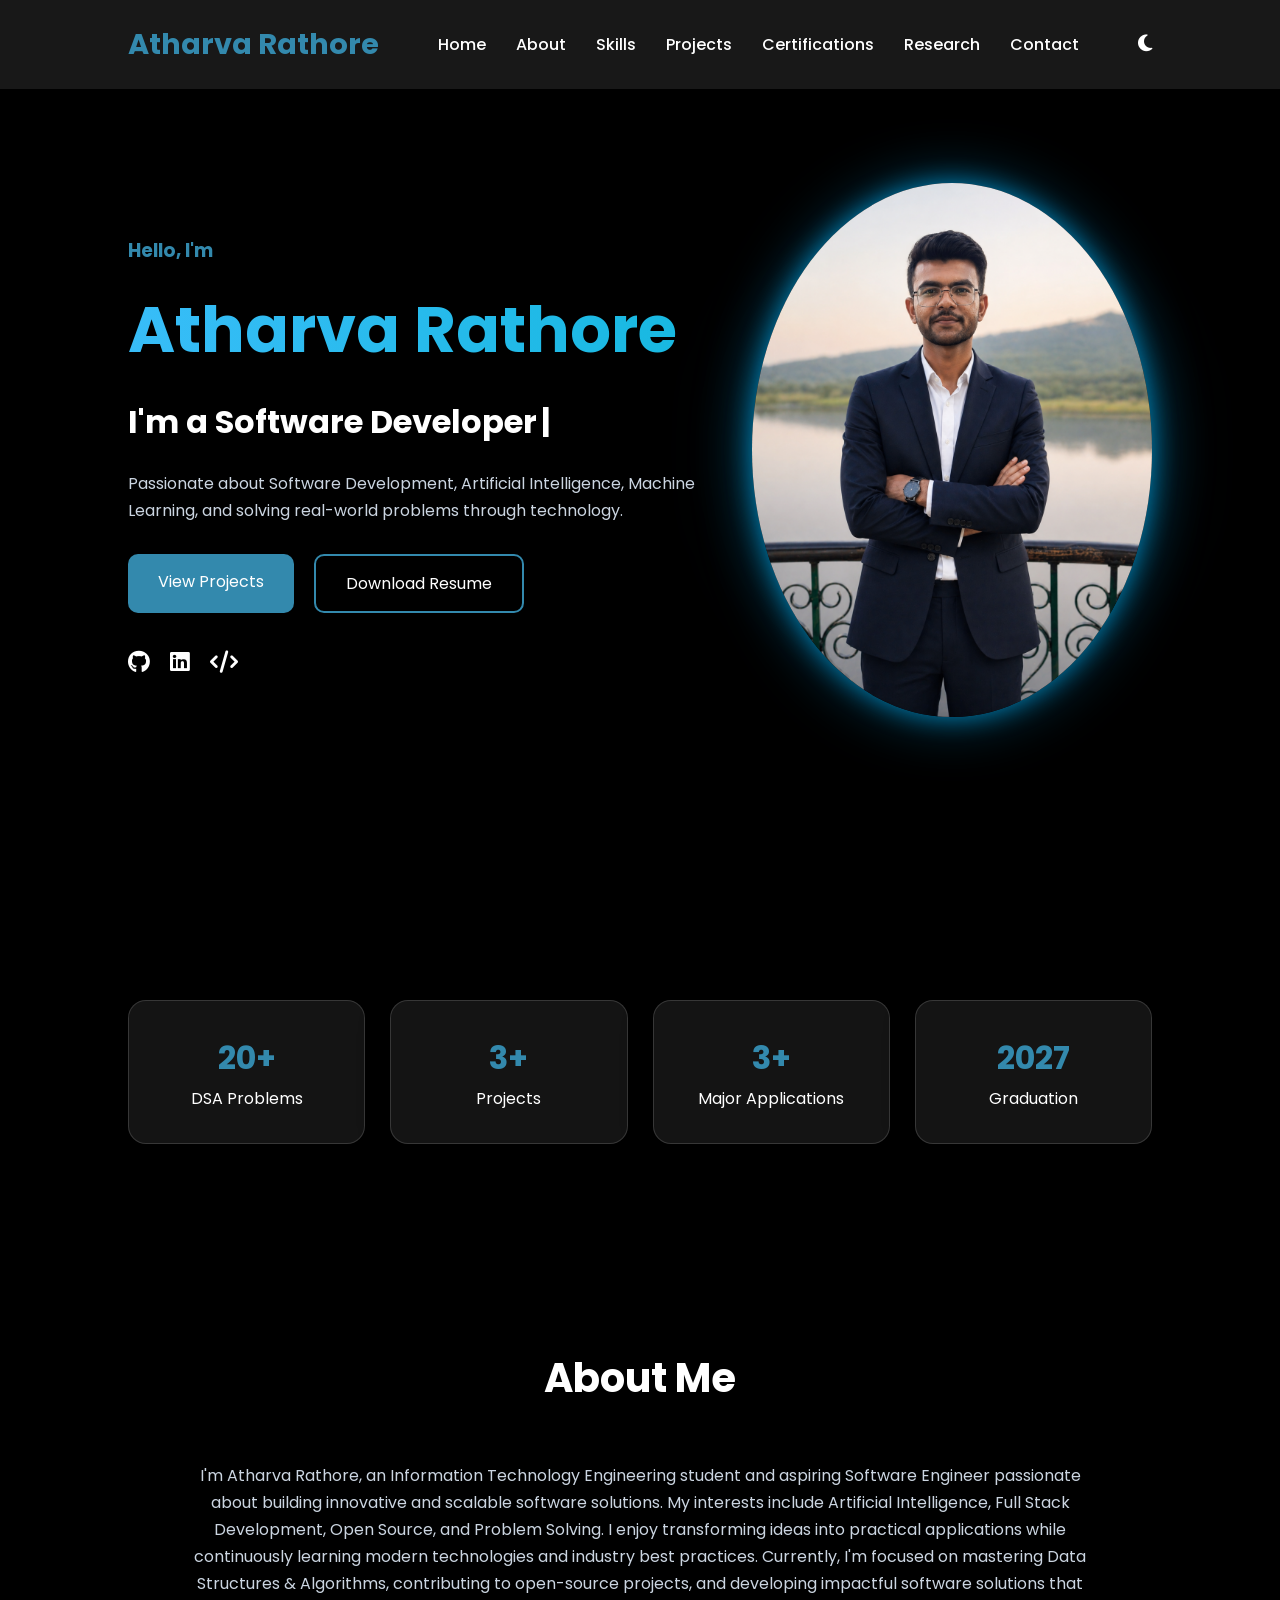
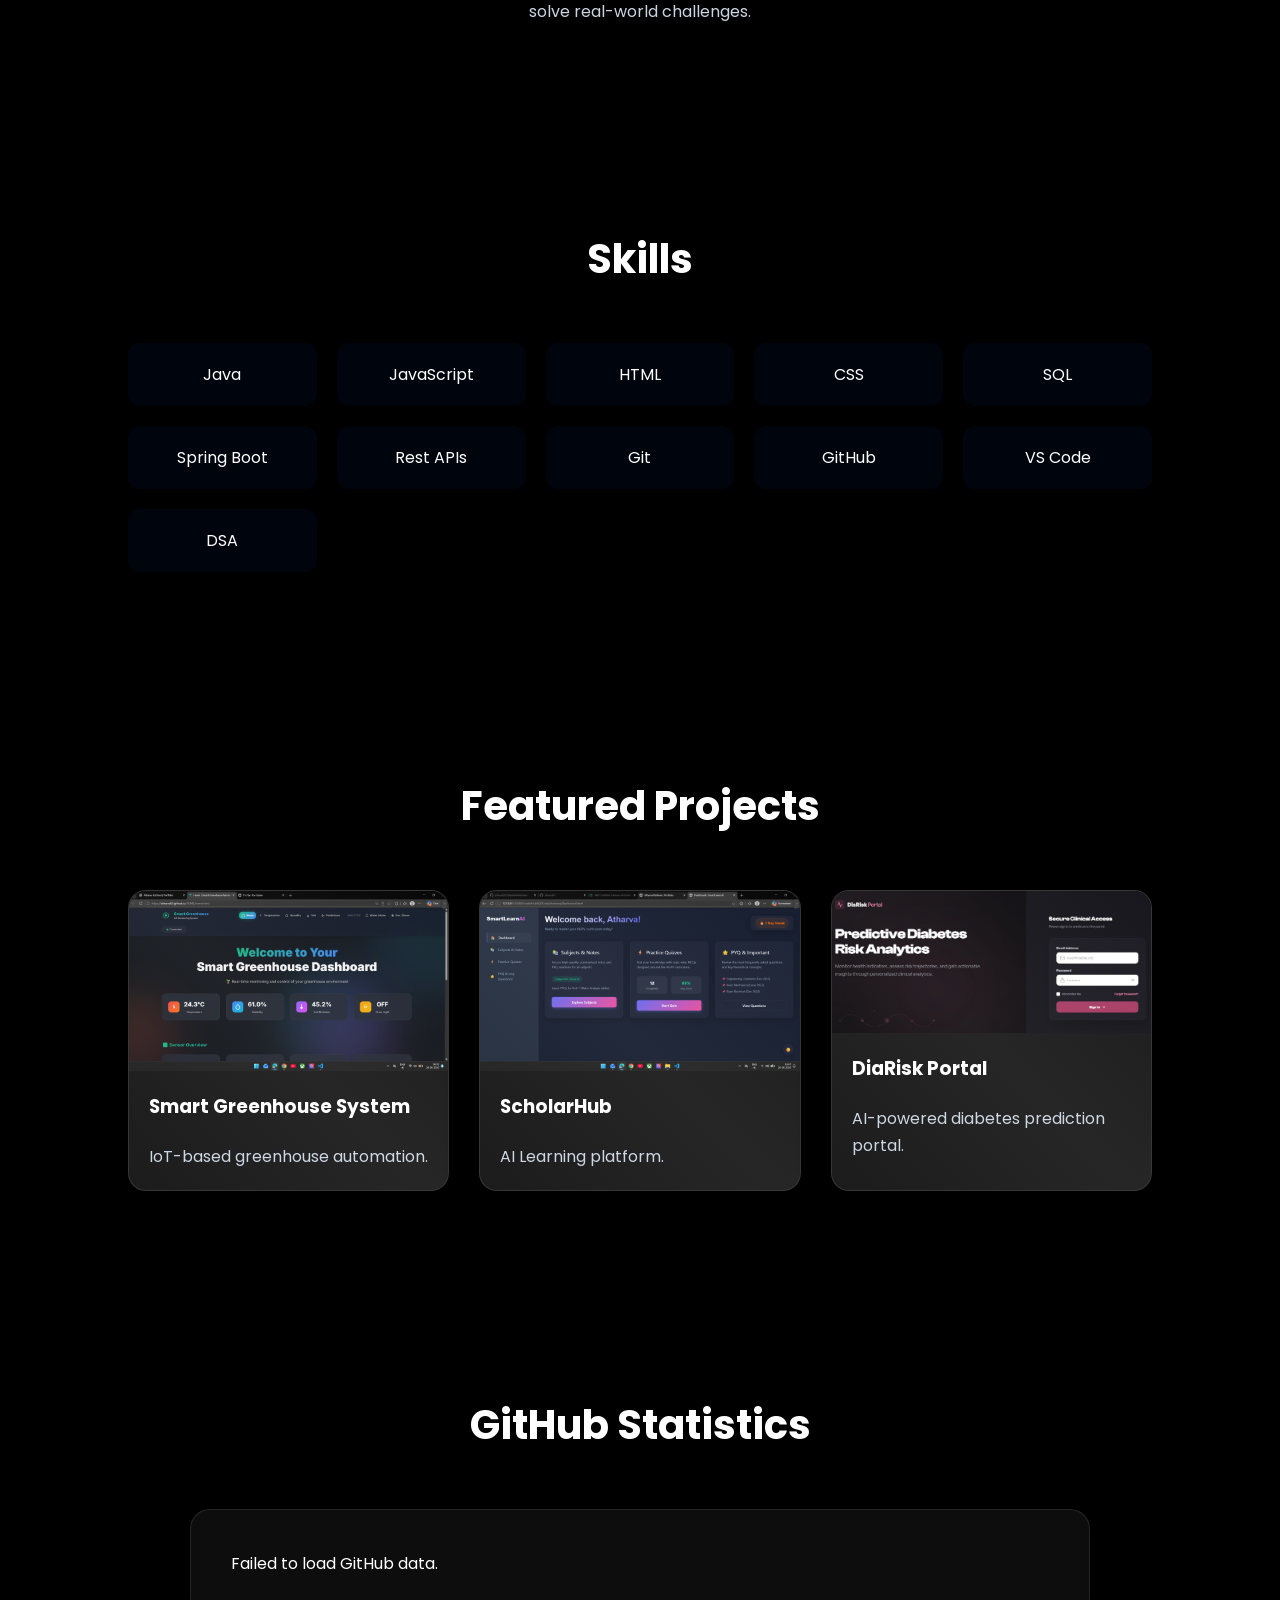
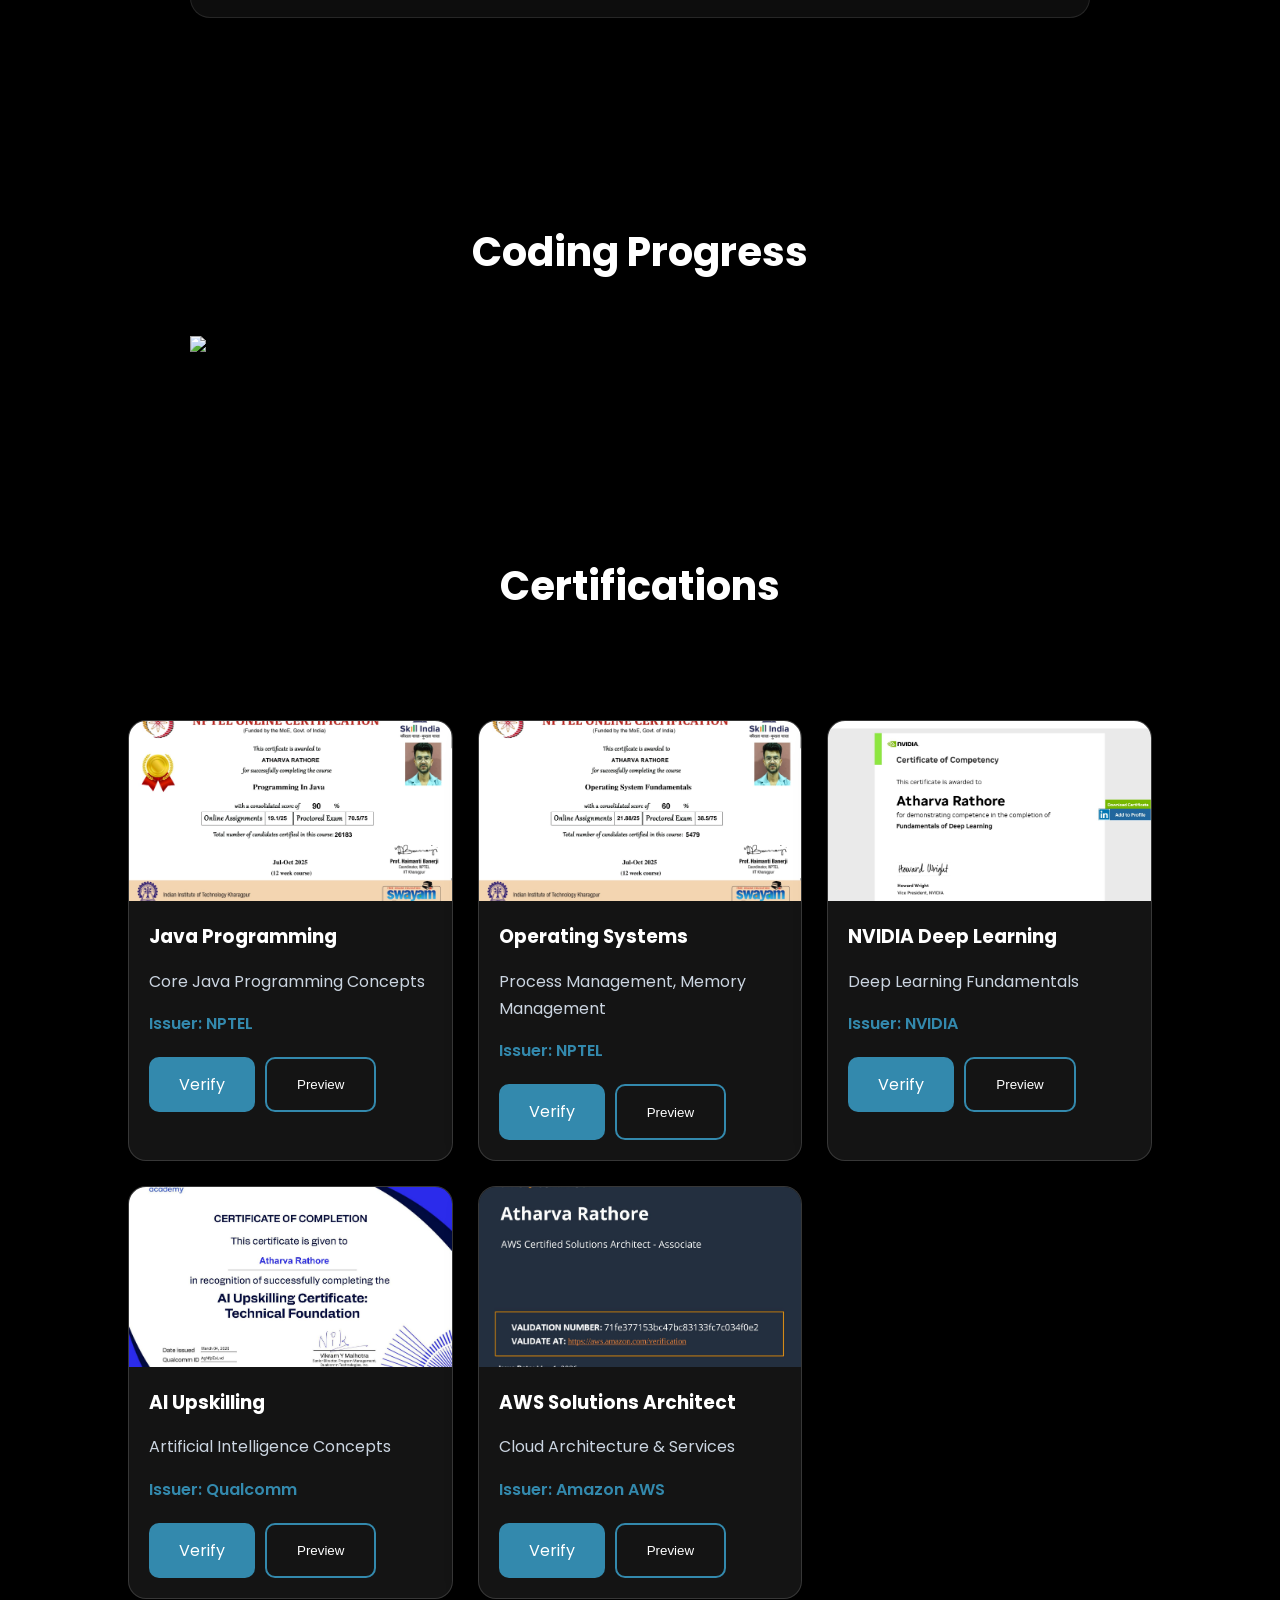
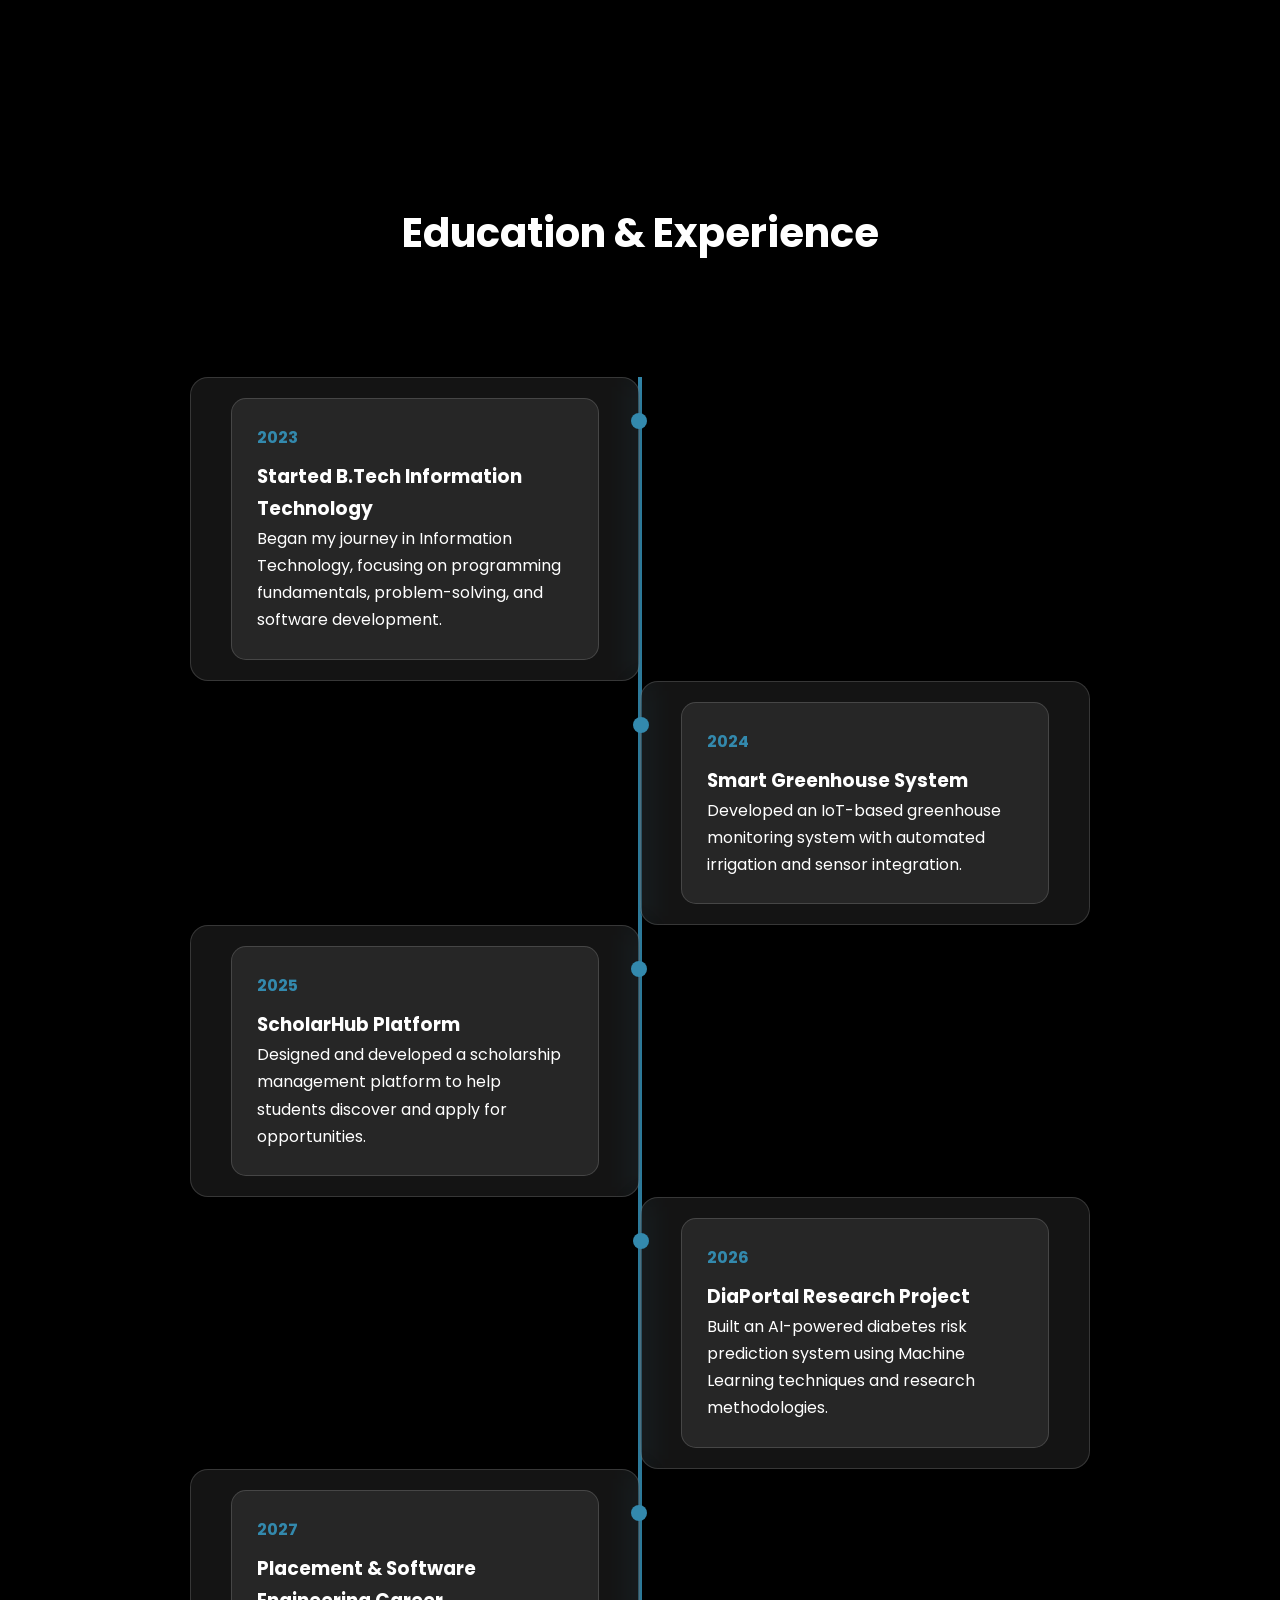
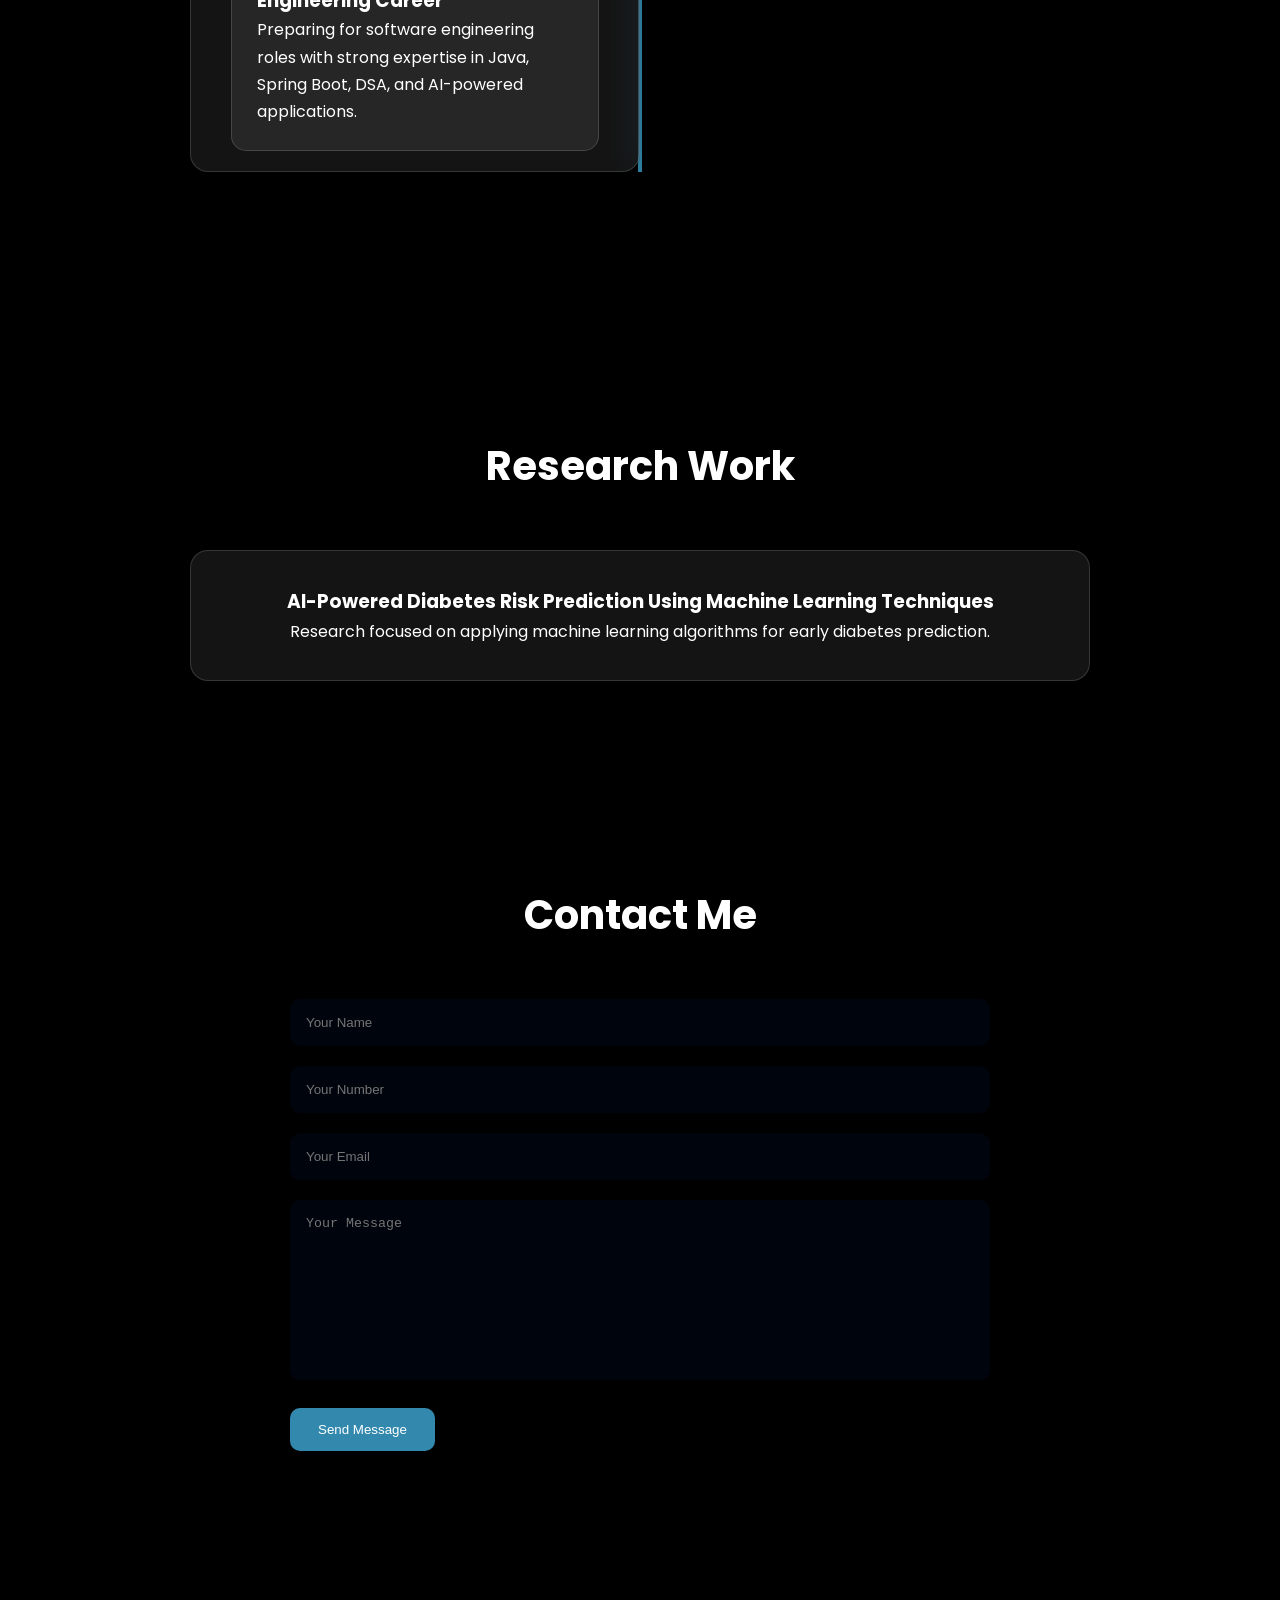
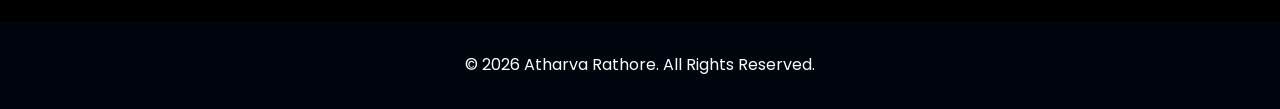
==== frontend/index.html @ b7aeff3d "Added Spring-Boot backend for Contact" ====
<!DOCTYPE html>
<html lang="en">

<head>
    <meta charset="UTF-8">
    <meta name="viewport" content="width=device-width, initial-scale=1.0">
    <title>Atharva Rathore | Portfolio</title>
    <meta name="description" content="Atharva Rathore Portfolio - Software Developer, AI Enthusiast, Java Developer">
    <meta name="keywords" content="Atharva Rathore, Portfolio, Java Developer, AI, Machine Learning, Web Developer">
    <link rel="icon" href="assets/favicon.ico">

    <!-- CSS -->
    <link rel="stylesheet" href="css/style.css">
    <link rel="stylesheet" href="css/responsive.css">
    <link rel="stylesheet" href="css/themes.css">
    <link rel="stylesheet" href="css/animations.css">

    <!-- Font Awesome -->
    <link rel="stylesheet" href="https://cdnjs.cloudflare.com/ajax/libs/font-awesome/6.6.0/css/all.min.css">

    <!-- AOS Animation -->
    <link rel="stylesheet" href="https://unpkg.com/aos@2.3.4/dist/aos.css">
</head>

<body>
    <!-- PARTICLES -->
    <div id="particles-js"></div>

    <!-- PROJECT MODAL -->
    <div id="projectModal" class="modal">
        <div class="modal-content">
            <span id="closeModal">
                &times;
            </span>
            <h2 id="modalTitle"></h2>
            <p id="modalDescription"></p>
            <h4>
                Tech Stack
            </h4>
            <p id="modalTech"></p>
            <div class="modal-buttons">
                <a id="modalGithub" target="_blank" class="btn">

                    GitHub

                </a>

                <a id="modalDemo" target="_blank" class="btn btn-outline">

                    Live Demo

                </a>

            </div>

        </div>

    </div>

    <!-- NAVBAR -->

    <header>

        <nav class="navbar">

            <div class="logo">
                Atharva Rathore
            </div>

            <ul class="nav-links">

                <li><a href="#home">Home</a></li>

                <li><a href="#about">About</a></li>

                <li><a href="#skills">Skills</a></li>

                <li><a href="#projects">Projects</a></li>

                <li><a href="#certifications">Certifications</a></li>

                <li><a href="#research">Research</a></li>

                <li><a href="#contact">Contact</a></li>

            </ul>

            <div class="nav-actions">

                <button id="themeToggle">
                    <i class="fa-solid fa-moon"></i>
                </button>

                <div class="hamburger">

                    <span></span>
                    <span></span>
                    <span></span>

                </div>

            </div>

        </nav>

    </header>

    <!-- HERO -->

    <section id="home" class="hero">

        <div class="hero-left">

            <h3>Hello, I'm</h3>

            <h1>Atharva Rathore</h1>

            <h2>
                I'm a
                <span id="typing"></span>
            </h2>

            <p>

                Passionate about Software Development,
                Artificial Intelligence, Machine Learning,
                and solving real-world problems through technology.

            </p>

            <div class="hero-buttons">

                <a href="#projects" class="btn">
                    View Projects
                </a>

                <a href="assets/RESUME_ATHARVA_RATHORE.pdf" class="btn btn-outline"
                    download="assets/RESUME_ATHARVA_RATHORE.pdf">

                    Download Resume

                </a>

            </div>

            <div class="social-links">

                <a href="https://github.com/athxrva03">
                    <i class="fab fa-github"></i>
                </a>

                <a href="https://www.linkedin.com/in/atharva-rathore-9135362a2/">
                    <i class="fab fa-linkedin"></i>
                </a>

                <a href="https://leetcode.com/u/athxrva03/">
                    <i class="fas fa-code"></i>
                </a>

            </div>

        </div>

        <div class="hero-right">

            <img src="assets/image.png" alt="Profile Image">

        </div>

    </section>

    <!-- ACHIEVEMENT COUNTERS -->

    <section class="stats">

        <div class="stat-card">

            <h2>20+</h2>

            <p>DSA Problems</p>

        </div>

        <div class="stat-card">

            <h2>3+</h2>

            <p>Projects</p>

        </div>

        <div class="stat-card">

            <h2>3+</h2>

            <p>Major Applications</p>

        </div>

        <div class="stat-card">

            <h2>2027</h2>

            <p>Graduation</p>

        </div>

    </section>

    <!-- ABOUT -->

    <section id="about" data-aos="fade-up">

        <h2 class="section-title">
            About Me
        </h2>

        <p>

            I'm Atharva Rathore, an Information Technology Engineering student and aspiring Software Engineer passionate
            about building innovative and scalable software solutions. My interests include Artificial Intelligence,
            Full Stack Development, Open Source, and Problem Solving. I enjoy transforming ideas into practical
            applications while continuously learning modern technologies and industry best practices. Currently, I'm
            focused on mastering Data Structures & Algorithms, contributing to open-source projects, and developing
            impactful software solutions that solve real-world challenges.

        </p>

    </section>

    <!-- SKILLS -->

    <section id="skills" data-aos="zoom-in">

        <h2 class="section-title">
            Skills
        </h2>

        <div class="skills-grid">

            <div>Java</div>
            <div>JavaScript</div>
            <div>HTML</div>
            <div>CSS</div>
            <div>SQL</div>
            <div>Spring Boot</div>
            <div>Rest APIs</div>
            <div>Git</div>
            <div>GitHub</div>
            <div>VS Code</div>
            <div>DSA</div>

        </div>

    </section>

    <!-- PROJECTS -->

    <section id="projects" data-aos="fade-up">

        <h2 class="section-title">
            Featured Projects
        </h2>

        <div class="project-grid">

            <div class="project-card" data-title="Smart Greenhouse System"
                data-description="An IoT-based greenhouse automation system that monitors temperature, humidity, soil moisture, and controls irrigation automatically."
                data-tech="Arduino, IoT, Sensors, JavaScript" data-github="https://github.com/athxrva03/SGMS.git"
                data-demo="https://athxrva03.github.io/SGMS/">

                <img src="assets/projects/sgms1.png">

                <h3>Smart Greenhouse System</h3>

                <p>
                    IoT-based greenhouse automation.
                </p>

            </div>

            <div class="project-card" data-title="ScholarHub"
                data-description="A scholarship discovery and management platform helping students find and apply for scholarships."
                data-tech="HTML, CSS, JavaScript, MySQL" data-github="https://github.com/athxrva03/ScholarHub.git"
                data-demo="#">

                <img src="assets/projects/scholarhub.png">

                <h3>ScholarHub</h3>

                <p>
                    AI Learning platform.
                </p>

            </div>

            <div class="project-card" data-title="DiaPortal"
                data-description="AI-powered diabetes risk prediction portal using Machine Learning algorithms."
                data-tech="Python, Flask, XGBoost, HTML, CSS"
                data-github="https://github.com/athxrva03/DiabetiesPridiction.git" data-demo="#">

                <img src="assets/projects/diarisk.png">

                <h3>DiaRisk Portal</h3>
                <p>
                    AI-powered diabetes prediction portal.
                </p>
            </div>
        </div>
    </section>

    <!-- GITHUB -->

    <section id="github">

        <h2 class="section-title">
            GitHub Statistics
        </h2>

        <div id="githubData">

            Loading GitHub Data...

        </div>

    </section>

    <!-- LEETCODE -->

    <section id="leetcode">

        <h2 class="section-title">
            Coding Progress
        </h2>

        <img src="https://leetcard.jacoblin.cool/athxrva03?theme=dark&font=Poppins&ext=contest">

    </section>

    <!-- CERTIFICATIONS -->

    <section id="certifications" data-aos="fade-up">

        <h2 class="section-title">
            Certifications
        </h2>

        <div class="certificate-grid">

            <!-- Java -->

            <div class="certificate-card">

                <img src="assets/certificates/java.png" alt="Java Certificate">

                <div class="certificate-info">

                    <h3>Java Programming</h3>

                    <p>
                        Core Java Programming Concepts
                    </p>

                    <span class="issuer">
                        Issuer: NPTEL
                    </span>

                    <div class="certificate-actions">

                        <a href="https://archive.nptel.ac.in/content/noc/NOC25/SEM2/Ecertificates/106/noc25-cs110/Course/NPTEL25CS110S45840194310767225.pdf"
                            target="_blank" class="btn">
                            Verify
                        </a>

                        <button class="btn btn-outline preview-btn" data-image="assets/certificates/java.png">

                            Preview

                        </button>

                    </div>

                </div>

            </div>

            <!-- OS -->

            <div class="certificate-card">

                <img src="assets/certificates/os.png" alt="OS Certificate">

                <div class="certificate-info">

                    <h3>Operating Systems</h3>

                    <p>
                        Process Management, Memory Management
                    </p>

                    <span class="issuer">
                        Issuer: NPTEL
                    </span>

                    <div class="certificate-actions">

                        <a href="https://archive.nptel.ac.in/content/noc/NOC25/SEM2/Ecertificates/106/noc25-cs141/Course/NPTEL25CS141S115840113810767225.pdf"
                            target="_blank" class="btn">
                            Verify
                        </a>

                        <button class="btn btn-outline preview-btn" data-image="assets/certificates/os.png">

                            Preview

                        </button>

                    </div>

                </div>

            </div>

            <!-- NVIDIA -->

            <div class="certificate-card">

                <img src="assets/certificates/dl.png" alt="Deep Learning Certificate">

                <div class="certificate-info">

                    <h3>NVIDIA Deep Learning</h3>

                    <p>
                        Deep Learning Fundamentals
                    </p>

                    <span class="issuer">
                        Issuer: NVIDIA
                    </span>

                    <div class="certificate-actions">

                        <a href="https://learn.nvidia.com/certificates?id=C6c2agAUR7izCCRhyXSWYQ" target="_blank"
                            class="btn">
                            Verify
                        </a>

                        <button class="btn btn-outline preview-btn" data-image="assets/certificates/dl.png">

                            Preview

                        </button>

                    </div>

                </div>

            </div>

            <!-- AI -->

            <div class="certificate-card">

                <img src="assets/certificates/aiupskill.png" alt="AI Upskilling Certificate">

                <div class="certificate-info">

                    <h3>AI Upskilling</h3>

                    <p>
                        Artificial Intelligence Concepts
                    </p>

                    <span class="issuer">
                        Issuer: Qualcomm
                    </span>

                    <div class="certificate-actions">

                        <a href="#" target="_blank" class="btn">
                            Verify
                        </a>

                        <button class="btn btn-outline preview-btn" data-image="assets/certificates/aiupskill.png">

                            Preview

                        </button>

                    </div>

                </div>

            </div>

            <!-- AWS -->

            <div class="certificate-card">

                <img src="assets/certificates/aws.png" alt="Solution Architect Certificate">

                <div class="certificate-info">

                    <h3>AWS Solutions Architect</h3>

                    <p>
                        Cloud Architecture & Services
                    </p>

                    <span class="issuer">
                        Issuer: Amazon AWS
                    </span>

                    <div class="certificate-actions">

                        <a href="#" target="_blank" class="btn">
                            Verify
                        </a>

                        <button class="btn btn-outline preview-btn" data-image="assets/certificates/aws.png">

                            Preview

                        </button>

                    </div>

                </div>

            </div>

    </section>
    <!-- TIMELINE -->
    <section id="timeline" data-aos="fade-up">

        <h2 class="section-title">
            Education & Experience
        </h2>

        <div class="timeline">

            <div class="timeline-item">

                <div class="timeline-content">

                    <span class="timeline-year">
                        2023
                    </span>

                    <h3>
                        Started B.Tech Information Technology
                    </h3>

                    <p>
                        Began my journey in Information Technology,
                        focusing on programming fundamentals,
                        problem-solving, and software development.
                    </p>

                </div>

            </div>

            <div class="timeline-item">

                <div class="timeline-content">

                    <span class="timeline-year">
                        2024
                    </span>

                    <h3>
                        Smart Greenhouse System
                    </h3>

                    <p>
                        Developed an IoT-based greenhouse monitoring
                        system with automated irrigation and sensor
                        integration.
                    </p>

                </div>

            </div>

            <div class="timeline-item">

                <div class="timeline-content">

                    <span class="timeline-year">
                        2025
                    </span>

                    <h3>
                        ScholarHub Platform
                    </h3>

                    <p>
                        Designed and developed a scholarship
                        management platform to help students
                        discover and apply for opportunities.
                    </p>

                </div>

            </div>

            <div class="timeline-item">

                <div class="timeline-content">

                    <span class="timeline-year">
                        2026
                    </span>

                    <h3>
                        DiaPortal Research Project
                    </h3>

                    <p>
                        Built an AI-powered diabetes risk prediction
                        system using Machine Learning techniques and
                        research methodologies.
                    </p>

                </div>

            </div>

            <div class="timeline-item">

                <div class="timeline-content">

                    <span class="timeline-year">
                        2027
                    </span>

                    <h3>
                        Placement & Software Engineering Career
                    </h3>

                    <p>
                        Preparing for software engineering roles
                        with strong expertise in Java, Spring Boot,
                        DSA, and AI-powered applications.
                    </p>

                </div>

            </div>

        </div>

    </section> <!-- RESEARCH -->

    <section id="research">

        <h2 class="section-title">
            Research Work
        </h2>

        <div class="research-card">

            <h3>
                AI-Powered Diabetes Risk Prediction Using
                Machine Learning Techniques
            </h3>

            <p>

                Research focused on applying machine learning
                algorithms for early diabetes prediction.

            </p>

        </div>

    </section>

    <!-- CONTACT -->

    <section id="contact" data-aos="fade-up">

        <h2 class="section-title">
            Contact Me
        </h2>

        <form id="contact-form">
            <input type="text" id="name" placeholder="Your Name" required>
            <input type="number" id="number" placeholder="Your Number" required>
            <input type="email" id="email" placeholder="Your Email" required>
            <textarea id="message" placeholder="Your Message" required></textarea>

            <button type="submit">
                Send Message
            </button>

        </form>

        <p id="form-status"></p>

    </section>

    <!-- FOOTER -->

    <footer>

        <p>

            © 2026 Atharva Rathore.
            All Rights Reserved.

        </p>

    </footer>

    <div id="certificateModal" class="modal">

        <div class="modal-content certificate-modal">

            <span id="closeCertificateModal">

                &times;

            </span>

            <img id="certificatePreviewImage" src="" alt="Certificate Preview">

        </div>

    </div>


    <!-- Libraries -->
    <script src="https://unpkg.com/aos@2.3.4/dist/aos.js"></script>

    <script src="https://cdn.jsdelivr.net/npm/particles.js@2.0.0/particles.min.js"></script>

    <!-- JS -->
    <script src="https://cdn.jsdelivr.net/npm/@emailjs/browser@4/dist/email.min.js">
    </script>
    <script src="js/main.js"></script>
    <script src="js/theme.js"></script>
    <script src="js/typing.js"></script>
    <script src="js/modal.js"></script>
    <script src="js/github.js"></script>
    <script src="js/contact.js"></script>
    <script src="js/particles-config.js"></script>
    <script src="js/certificate-modal.js"></script>
    </div>

</body>

</html>
---- frontend/css/style.css ----
/* =========================
GOOGLE FONT
========================= */

@import url('https://fonts.googleapis.com/css2?family=Poppins:wght@300;400;500;600;700;800&display=swap');

/* =========================
ROOT VARIABLES
========================= */

:root {

    --primary: #3389ad;
    --secondary: #3389ad;

    --bg: #000000;
    --bg-secondary: #00040d;

    --card-bg: rgba(255, 255, 255, 0.08);

    --text: #ffffff;
    --text-secondary: #cbd5e1;

    --border: rgba(255, 255, 255, 0.15);

    --shadow:
        0 8px 32px rgba(0, 0, 0, 0.25);

    --radius: 18px;
}

/* =========================
RESET
========================= */

* {
    margin: 0;
    padding: 0;
    box-sizing: border-box;
}

html {
    scroll-behavior: smooth;
}

body {

    font-family: 'Poppins', sans-serif;

    background: var(--bg);

    color: var(--text);

    overflow-x: hidden;

    line-height: 1.7;

}

/* =========================
PARTICLES
========================= */

#particles-js {

    position: fixed;

    top: 0;

    left: 0;

    width: 100%;

    height: 100%;

    z-index: -1;

    background:
        linear-gradient(135deg,
            #000000,
            #000000,
            #000000);
}

/* =========================
COMMON
========================= */

section {

    padding: 100px 10%;

}

.section-title {

    text-align: center;

    font-size: 2.5rem;

    margin-bottom: 50px;

    font-weight: 700;

}

img {
    max-width: 100%;
    height: auto;
    display: block;
}

a {
    text-decoration: none;
}

ul {
    list-style: none;
}

/* =========================
GLASS CARD
========================= */

.project-card,
.stat-card,
.certificate-card,
.research-card,
.timeline-item {

    background: var(--card-bg);

    border: 1px solid var(--border);

    backdrop-filter: blur(15px);

    border-radius: var(--radius);

    box-shadow: var(--shadow);

}

/* =========================
NAVBAR
========================= */

header {

    position: fixed;

    width: 100%;

    top: 0;

    left: 0;

    z-index: 1000;

    backdrop-filter: blur(20px);

    background:
        rgba(35, 35, 35, 0.7);

}

.navbar {

    display: flex;

    justify-content: space-between;

    align-items: center;

    padding: 20px 10%;

}

.logo {

    font-size: 1.8rem;

    font-weight: 700;

    color: var(--primary);

}

.nav-links {

    display: flex;

    gap: 30px;

}

.nav-links a {

    color: var(--text);

    transition: .3s;

    font-weight: 500;

}

.nav-links a:hover {

    color: var(--primary);

}

.nav-actions {

    display: flex;

    align-items: center;

    gap: 15px;

}

#themeToggle {

    border: none;

    cursor: pointer;

    background: transparent;

    color: white;

    font-size: 1.2rem;

}

.hamburger {

    display: none;

    flex-direction: column;

    cursor: pointer;

    gap: 5px;

}

.hamburger span {

    width: 25px;

    height: 3px;

    background: rgb(255, 255, 255);

}

/* =========================
HERO
========================= */

.hero {

    min-height: 100vh;

    display: flex;

    align-items: center;

    justify-content: space-between;

    gap: 50px;

}

.hero-left {
    margin-top: 1rem;
    flex: 1;

}

.hero-left h3 {

    color: var(--primary);

    margin-bottom: 10px;

}

.hero-left h1 {

    font-size: 4rem;

    margin-bottom: 10px;

}

.hero-left h2 {

    font-size: 2rem;

    margin-bottom: 20px;

}

.hero-left p {

    color: var(--text-secondary);

    max-width: 650px;

}

.hero-right {

    position: relative;
    display: flex;
    justify-content: center;
    align-items: center;
    width: 400px;
    height: 450px;

}

.hero-right img {
    border-radius: 50%;
    width: 100%;
    height: auto;
    object-fit: contain;
    background: transparent;
    border: none;
    box-shadow:
        0 0 25px rgba(0,183,255,.6),
        0 0 60px rgba(0,183,255,.4);

    transition: .4s ease;
}

/* =========================
BUTTONS
========================= */

.hero-buttons {

    margin-top: 30px;

    display: flex;

    gap: 20px;

}

.btn {

    padding: 14px 30px;

    border-radius: 10px;

    background: var(--primary);

    color: white;

    transition: .3s;

}

.btn:hover {

    transform: translateY(-3px);

}

.btn-outline {

    background: transparent;

    border: 2px solid var(--primary);

}

/* =========================
SOCIALS
========================= */

.social-links {

    display: flex;

    gap: 20px;

    margin-top: 30px;

}

.social-links a {

    color: white;

    font-size: 1.4rem;

}

/* =========================
STATS
========================= */

.stats {

    display: grid;

    grid-template-columns:
        repeat(auto-fit, minmax(220px, 1fr));

    gap: 25px;

}

.stat-card {

    padding: 30px;

    text-align: center;

}

.stat-card h2 {

    color: var(--primary);

    font-size: 2rem;

}

/* =========================
ABOUT
========================= */

#about p {

    max-width: 900px;

    margin: auto;

    text-align: center;

    color: var(--text-secondary);

}

/* =========================
SKILLS
========================= */

.skills-grid {

    display: grid;

    grid-template-columns:
        repeat(auto-fit, minmax(180px, 1fr));

    gap: 20px;

}

.skills-grid div {

    padding: 18px;

    text-align: center;

    border-radius: 12px;

    background: var(--bg-secondary);

    transition: .3s;

}

.skills-grid div:hover {

    transform: translateY(-5px);

    color: var(--primary);

}

/* =========================
PROJECTS
========================= */

.project-grid {

    display: grid;

    grid-template-columns:
        repeat(auto-fit, minmax(320px, 1fr));

    gap: 30px;

}

.project-card {

    overflow: hidden;

    cursor: pointer;

}

.project-card img {

    width: 100%;

    object-fit: cover;

}

.project-card h3 {

    padding: 20px;

}

.project-card p {

    padding:
        0 20px 20px;

    color: var(--text-secondary);

}

/* =========================
GITHUB
========================= */

#githubData {

    max-width: 900px;

    margin: auto;

    padding: 40px;

    border-radius: 20px;

    background: rgba(255, 255, 255, 0.05);

    backdrop-filter: blur(15px);

    border: 1px solid rgba(255, 255, 255, 0.1);

}

/* =========================
   GITHUB CARD
========================= */

.github-card {

    text-align: center;

    padding: 40px;
}

.github-avatar {

    width: 120px;

    height: 120px;

    border-radius: 50%;

    object-fit: cover;

    margin: auto;

    margin-bottom: 20px;

    border: 4px solid var(--primary);
}

.github-card h3 {

    font-size: 1.8rem;

    margin-bottom: 10px;
}

.github-card p {

    color: var(--text-secondary);

    margin-bottom: 25px;
}

.github-stats {

    display: flex;

    justify-content: center;

    gap: 40px;

    margin-bottom: 25px;

    flex-wrap: wrap;
}

.github-stats h4 {

    font-size: 1.5rem;

    color: var(--primary);
}

.github-stats span {

    color: var(--text-secondary);
}

/* =========================
LEETCODE
========================= */

#leetcode img {

    display: block;

    margin: auto;

    max-width: 900px;

    width: 100%;

}

/* ==========================
   CERTIFICATIONS
========================== */

.certificate-grid{

    display:grid;

    grid-template-columns:
    repeat(auto-fit,minmax(280px,1fr));

    gap:25px;

    margin-top:50px;
}

/* ==========================
   CERTIFICATE MODEL
========================== */

.certificate-modal{

    max-width:900px;

    width:95%;
}

.certificate-modal img{

    width:100%;

    border-radius:15px;
}

/* ==========================
   CERTIFICATE CARD
========================== */

.certificate-card{

    overflow:hidden;

    padding:0;

    display:flex;

    flex-direction:column;
}

.certificate-card img{

    width:100%;

    height:180px;

    object-fit:cover;
}

.certificate-info{

    padding:20px;
}

.certificate-actions{

    margin-top:15px;

    display:flex;

    gap:10px;

    flex-wrap:wrap;
}

.certificate-card:hover{

    transform:
        translateY(-12px);

    box-shadow:
        0 20px 40px rgba(56,189,248,.25);
}

.certificate-icon{

    font-size:3rem;

    margin-bottom:20px;

    color:var(--primary);
}

.certificate-card h3{

    margin-bottom:15px;
}

.certificate-card p{

    color:var(--text-secondary);

    margin-bottom:15px;
}

.issuer{

    display:block;

    margin-bottom:20px;

    color:var(--primary);

    font-weight:600;
}

.certificate-card:hover{

    transform:
        translateY(-10px);

    box-shadow:
        0 15px 35px rgba(56,189,248,.2);
}

/* ==========================
   PROFESSIONAL TIMELINE
========================== */

.timeline{

    position:relative;

    max-width:900px;

    margin:60px auto;
}

.timeline::before{

    content:"";

    position:absolute;

    left:50%;

    top:0;

    width:4px;

    height:100%;

    background:var(--primary);

    transform:translateX(-50%);
}

.timeline-item{

    position:relative;

    width:50%;

    padding:20px 40px;
}

.timeline-item:nth-child(odd){

    left:0;
}

.timeline-item:nth-child(even){

    left:50%;
}

.timeline-content{

    background:var(--card-bg);

    border:1px solid var(--border);

    padding:25px;

    border-radius:15px;
}

.timeline-year{

    display:inline-block;

    margin-bottom:10px;

    font-weight:700;

    color:var(--primary);
}

.timeline-item::after{

    content:"";

    position:absolute;

    top:35px;

    width:16px;

    height:16px;

    border-radius:50%;

    background:var(--primary);
}

.timeline-item:nth-child(odd)::after{

    right:-8px;
}

.timeline-item:nth-child(even)::after{

    left:-8px;
}

/* =========================
RESEARCH
========================= */

.research-card {

    padding: 35px;

    max-width: 900px;

    margin: auto;

    text-align: center;

}

/* =========================
CONTACT
========================= */

#contact-form {


    max-width: 700px;

    margin: auto;

}

#form-status{

    margin-top:20px;

    text-align:center;

    font-weight:600;
}

#contact-form input,
#contact-form textarea {

    width: 100%;

    padding: 16px;

    margin-bottom: 20px;

    border: none;

    border-radius: 10px;

    background: var(--bg-secondary);

    color: white;

}

#contact-form textarea {

    resize: none;

    min-height: 180px;

}

#contact-form button {

    border: none;

    background: var(--primary);

    color: white;

    padding: 14px 28px;

    border-radius: 10px;

    cursor: pointer;

}

/* =========================
FOOTER
========================= */

footer {

    text-align: center;

    padding: 30px;

    background: var(--bg-secondary);

    margin-top: 50px;

}


/* ==========================
   MODAL
========================== */

.modal {

    display: none;

    justify-content: center;

    align-items: center;

    position: fixed;

    inset: 0;

    background:
        rgba(0, 0, 0, .75);

    z-index: 9999;
}

.modal-content {

    width: 90%;

    max-width: 700px;

    padding: 35px;

    border-radius: 20px;

    background: #111827;

    position: relative;
}

#closeModal {

    position: absolute;

    top: 15px;

    right: 20px;

    font-size: 30px;

    cursor: pointer;
}

.modal-content h2 {

    margin-bottom: 20px;
}

.modal-content p {

    margin-bottom: 20px;
}

.modal-buttons {

    display: flex;

    gap: 15px;

    flex-wrap: wrap;
}
---- frontend/css/responsive.css ----
/* ==================================
   LARGE TABLETS
================================== */

@media (max-width: 1200px){

    section{
        padding:80px 6%;
    }

    .hero-left h1{
        font-size:3.2rem;
    }

    .hero-left h2{
        font-size:1.8rem;
    }

}

/* ==================================
   TABLETS
================================== */

@media (max-width: 992px){

    .hero{

        flex-direction:column-reverse;

        text-align:center;

        padding-top:140px;
    }

    .hero-left{

        display:flex;

        flex-direction:column;

        align-items:center;
    }

    .hero-left p{
        max-width:100%;
    }

    .hero-buttons{

        justify-content:center;
    }

    .social-links{

        justify-content:center;
    }

    .project-grid{

        grid-template-columns:
        repeat(auto-fit,minmax(280px,1fr));
    }

}

/* ==================================
   MOBILE NAVIGATION
================================== */

@media (max-width: 768px){

    .hamburger{

        display:flex;
    }

    .nav-links{

        position:absolute;

        top:100%;

        right:0;

        width:100%;

        background:#111827;

        flex-direction:column;

        align-items:center;

        gap:25px;

        padding:30px 0;

        display:none;

        border-top:
        1px solid rgba(255,255,255,.1);
    }

    .nav-links.active{

        display:flex;
    }

    .navbar{

        padding:20px 6%;
    }

    .hero{

        gap:30px;
    }

    .hero-left h1{

        font-size:2.8rem;
    }

    .hero-left h2{

        font-size:1.5rem;
    }

    .section-title{

        font-size:2rem;
    }

    section{

        padding:80px 6%;
    }

}

/* ==================================
   SMALL MOBILE
================================== */

@media (max-width: 576px){

    .hero-left h1{

        font-size:2.2rem;
    }

    .hero-left h2{

        font-size:1.2rem;
    }

    .hero-right{
        width :100%;
        height : auto;
    }

    .hero-right img{
        width:auto;
        height: 280px;
    }

    .btn{

        width:100%;

        text-align:center;
    }

    .hero-buttons{

        width:100%;

        flex-direction:column;
    }

    .stats{

        grid-template-columns:1fr;
    }

    .skills-grid{

        grid-template-columns:
        repeat(2,1fr);
    }

    .project-grid{

        grid-template-columns:1fr;
    }

    .certificate-grid{

        grid-template-columns:1fr;
    }

    .timeline-item{

        margin-left:35px;
    }

    .timeline::before{

        left:10px;
    }

}

/* ==================================
   EXTRA SMALL DEVICES
================================== */

@media (max-width: 400px){

    .hero-left h1{

        font-size:1.8rem;
    }

    .hero-left h2{

        font-size:1rem;
    }

    .section-title{

        font-size:1.7rem;
    }

    .navbar{

        padding:15px 5%;
    }

    .logo{

        font-size:1.5rem;
    }

}

@media(max-width:768px){

    .timeline::before{

        left:20px;
    }

    .timeline-item{

        width:100%;

        left:0 !important;

        padding-left:60px;

        padding-right:10px;
    }

    .timeline-item::after{

        left:12px !important;
    }

}
---- frontend/css/themes.css ----
/* ===================================
   THEME TRANSITIONS
=================================== */

body,
header,
nav,
section,
footer,
.project-card,
.stat-card,
.certificate-card,
.timeline-item,
.research-card,
.modal-content,
input,
textarea,
button,
.skills-grid div,
#githubData {

    transition:
        background-color 0.4s ease,
        color 0.4s ease,
        border-color 0.4s ease,
        box-shadow 0.4s ease;
}

/* ===================================
   LIGHT THEME VARIABLES
=================================== */

body.light-theme {

    --bg: #f8fafc;

    --bg-secondary: #ffffff;

    --card-bg: rgba(255,255,255,0.9);

    --text: #0f172a;

    --text-secondary: #475569;

    --border: rgba(15,23,42,0.12);

    --shadow:
        0 8px 30px rgba(15,23,42,0.08);
}

/* ===================================
   BODY
=================================== */

body.light-theme {

    background: var(--bg);

    color: var(--text);
}

/* ===================================
   NAVBAR
=================================== */

body.light-theme header {

    background:
        rgba(255,255,255,0.8);

    border-bottom:
        1px solid rgba(15,23,42,0.08);
}

body.light-theme .logo {

    color: var(--primary);
}

body.light-theme .nav-links a {

    color: var(--text);
}

body.light-theme .nav-links a:hover {

    color: var(--primary);
}

body.light-theme .hamburger span {

    background: var(--text);
}

body.light-theme #themeToggle {

    color: var(--text);
}

/* ===================================
   HERO
=================================== */

body.light-theme .hero-left p {

    color: var(--text-secondary);
}

body.light-theme .hero-right img {

    box-shadow:
        0 0 35px rgba(56,189,248,.25);
}

/* ===================================
   BUTTONS
=================================== */

body.light-theme .btn {

    color: white;
}

body.light-theme .btn-outline {

    color: var(--primary);
}

body.light-theme .btn-outline:hover {

    background: var(--primary);

    color: white;
}

/* ===================================
   SOCIAL ICONS
=================================== */

body.light-theme .social-links a {

    color: var(--text);
}

body.light-theme .social-links a:hover {

    color: var(--primary);
}

/* ===================================
   GLASS CARDS
=================================== */

body.light-theme .project-card,
body.light-theme .stat-card,
body.light-theme .certificate-card,
body.light-theme .timeline-item,
body.light-theme .research-card,
body.light-theme #githubData {

    background: var(--card-bg);

    border: 1px solid var(--border);

    box-shadow: var(--shadow);
}

/* ===================================
   SKILLS
=================================== */

body.light-theme .skills-grid div {

    background: white;

    border: 1px solid var(--border);

    color: var(--text);
}

body.light-theme .skills-grid div:hover {

    color: var(--primary);
}

/* ===================================
   PROJECTS
=================================== */

body.light-theme .project-card p {

    color: var(--text-secondary);
}

/* ===================================
   TIMELINE
=================================== */

body.light-theme .timeline::before {

    background: var(--primary);
}

/* ===================================
   CONTACT FORM
=================================== */

body.light-theme #contact-form input,
body.light-theme #contact-form textarea {

    background: white;

    color: var(--text);

    border: 1px solid var(--border);
}

body.light-theme #contact-form input::placeholder,
body.light-theme #contact-form textarea::placeholder {

    color: #64748b;
}

/* ===================================
   FOOTER
=================================== */

body.light-theme footer {

    background: white;

    border-top:
        1px solid rgba(15,23,42,0.08);
}

/* ===================================
   MODAL
=================================== */

body.light-theme .modal-content {

    background: white;

    color: var(--text);

    border: 1px solid var(--border);
}

body.light-theme #closeModal {

    color: var(--text);
}

/* ===================================
   LEETCODE CARD
=================================== */

body.light-theme #leetcode img {

    filter:
        drop-shadow(
            0 8px 20px rgba(0,0,0,.08)
        );
}

/* ===================================
   SCROLLBAR
=================================== */

body.light-theme::-webkit-scrollbar {

    width: 10px;
}

body.light-theme::-webkit-scrollbar-track {

    background: #e2e8f0;
}

body.light-theme::-webkit-scrollbar-thumb {

    background: #94a3b8;

    border-radius: 20px;
}

body.light-theme::-webkit-scrollbar-thumb:hover {

    background: #64748b;
}

body.light-theme .nav-links{

    background:white;
}

body.light-theme #particles-js{

    background:
    linear-gradient(
        135deg,
        #f8fafc,
        #ffffff,
        #e2e8f0
    );
}
---- frontend/css/animations.css ----
/* =====================================
   GLOBAL ANIMATIONS
===================================== */

*{
    transition:
        background-color .3s ease,
        color .3s ease,
        border-color .3s ease,
        transform .3s ease;
}

/* =====================================
   FADE IN UP
===================================== */

@keyframes fadeInUp{

    from{
        opacity:0;
        transform:translateY(40px);
    }

    to{
        opacity:1;
        transform:translateY(0);
    }

}

/* =====================================
   FADE IN LEFT
===================================== */

@keyframes fadeInLeft{

    from{
        opacity:0;
        transform:translateX(-50px);
    }

    to{
        opacity:1;
        transform:translateX(0);
    }

}

/* =====================================
   FADE IN RIGHT
===================================== */

@keyframes fadeInRight{

    from{
        opacity:0;
        transform:translateX(50px);
    }

    to{
        opacity:1;
        transform:translateX(0);
    }

}

/* =====================================
   FLOATING PROFILE IMAGE
===================================== */

@keyframes floating{

    0%{
        transform:translateY(0px);
    }

    50%{
        transform:translateY(-15px);
    }

    100%{
        transform:translateY(0px);
    }

}

.hero-right img{

    animation:
        floating 4s ease-in-out infinite;
}

/* =====================================
   HERO ANIMATION
===================================== */

.hero-left{

    animation:
        fadeInLeft 1s ease forwards;
}

.hero-right{

    animation:
        fadeInRight 1s ease forwards;
}

.hero-right::before{
    content: "";
    position: absolute;
    inset: 0;

    background: radial-gradient(
        circle,
        rgba(0,183,255,.35) 0%,
        rgba(0,183,255,.18) 45%,
        transparent 75%
    );

    filter: blur(45px);
    z-index: -1;
}

.hero-right img:hover {
    transform: scale(1.03);
    box-shadow:
        0 0 20px rgba(0,174,255,1),
        0 0 45px rgba(0,174,255,0.9),
        0 0 90px rgba(0,174,255,0.7),
        0 0 140px rgba(0,174,255,0.4);
}

/* =====================================
   TYPING CURSOR
===================================== */

#typing::after{

    content:"|";

    margin-left:4px;

    animation:
        blink .8s infinite;
}

@keyframes blink{

    50%{
        opacity:0;
    }

}

/* =====================================
   GRADIENT TEXT
===================================== */

.hero-left h1{

    background:
    linear-gradient(
        90deg,
        #38bdf8,
        #06b6d4,
        #8b5cf6
    );

    background-size:300%;

    -webkit-background-clip:text;

    background-clip:text;

    -webkit-text-fill-color:transparent;

    animation:
        gradientMove 6s ease infinite;
}

@keyframes gradientMove{

    0%{
        background-position:0%;
    }

    50%{
        background-position:100%;
    }

    100%{
        background-position:0%;
    }

}

/* =====================================
   PROJECT CARD EFFECT
===================================== */

.project-card{

    position:relative;

    overflow:hidden;
}

.project-card::before{

    content:"";

    position:absolute;

    top:-100%;

    left:-100%;

    width:250%;

    height:250%;

    background:
    linear-gradient(
        rgba(255,255,255,0),
        rgba(255,255,255,.08),
        rgba(255,255,255,0)
    );

    transform:rotate(45deg);

    transition:.8s;
}

.project-card:hover::before{

    top:100%;
    left:100%;
}

.project-card:hover{

    transform:
        translateY(-10px);

    box-shadow:
        0 15px 40px rgba(56,189,248,.25);
}

/* =====================================
   SKILL CARD EFFECT
===================================== */

.skills-grid div:hover{

    transform:
        translateY(-8px)
        scale(1.05);

    box-shadow:
        0 8px 25px rgba(56,189,248,.25);
}

/* =====================================
   CERTIFICATE CARD
===================================== */

.certificate-card:hover{

    transform:
        translateY(-8px);

    box-shadow:
        0 15px 35px rgba(56,189,248,.25);
}

/* =====================================
   TIMELINE CARD
===================================== */

.timeline-item:hover{

    transform:
        translateX(10px);
}

/* =====================================
   STAT CARD EFFECT
===================================== */

.stat-card:hover{

    transform:
        translateY(-10px)
        scale(1.03);

    box-shadow:
        0 12px 35px rgba(56,189,248,.25);
}

/* =====================================
   BUTTON SHINE EFFECT
===================================== */

.btn{

    position:relative;

    overflow:hidden;
}

.btn::before{

    content:"";

    position:absolute;

    top:0;

    left:-120%;

    width:80px;

    height:100%;

    background:
    rgba(255,255,255,.25);

    transform:skewX(-20deg);

    transition:.7s;
}

.btn:hover::before{

    left:130%;
}

/* =====================================
   SOCIAL ICONS
===================================== */

.social-links a{

    transition:.3s;
}

.social-links a:hover{

    color:#38bdf8;

    transform:
        translateY(-5px)
        scale(1.2);
}

/* =====================================
   SECTION TITLE EFFECT
===================================== */

.section-title{

    position:relative;

    display:inline-block;

    left:50%;

    transform:translateX(-50%);
}

.section-title::after{

    content:"";

    position:absolute;

    left:50%;

    bottom:-10px;

    transform:translateX(-50%);

    width:0;

    height:4px;

    border-radius:20px;

    background:#38bdf8;

    transition:.5s;
}

.section-title:hover::after{

    width:100%;
}

/* =====================================
   CONTACT BUTTON
===================================== */

#contact-form button:hover{

    transform:
        translateY(-3px);

    box-shadow:
        0 8px 25px rgba(56,189,248,.35);
}

/* =====================================
   MODAL ANIMATION
===================================== */

.modal-content{

    animation:
        modalPop .4s ease;
}

@keyframes modalPop{

    from{

        opacity:0;

        transform:
        scale(.8);

    }

    to{

        opacity:1;

        transform:
        scale(1);

    }

}

/* =====================================
   SCROLLBAR
===================================== */

::-webkit-scrollbar{

    width:10px;
}

::-webkit-scrollbar-track{

    background:#111827;
}

::-webkit-scrollbar-thumb{

    background:#38bdf8;

    border-radius:20px;
}

::-webkit-scrollbar-thumb:hover{

    background:#0ea5e9;
}
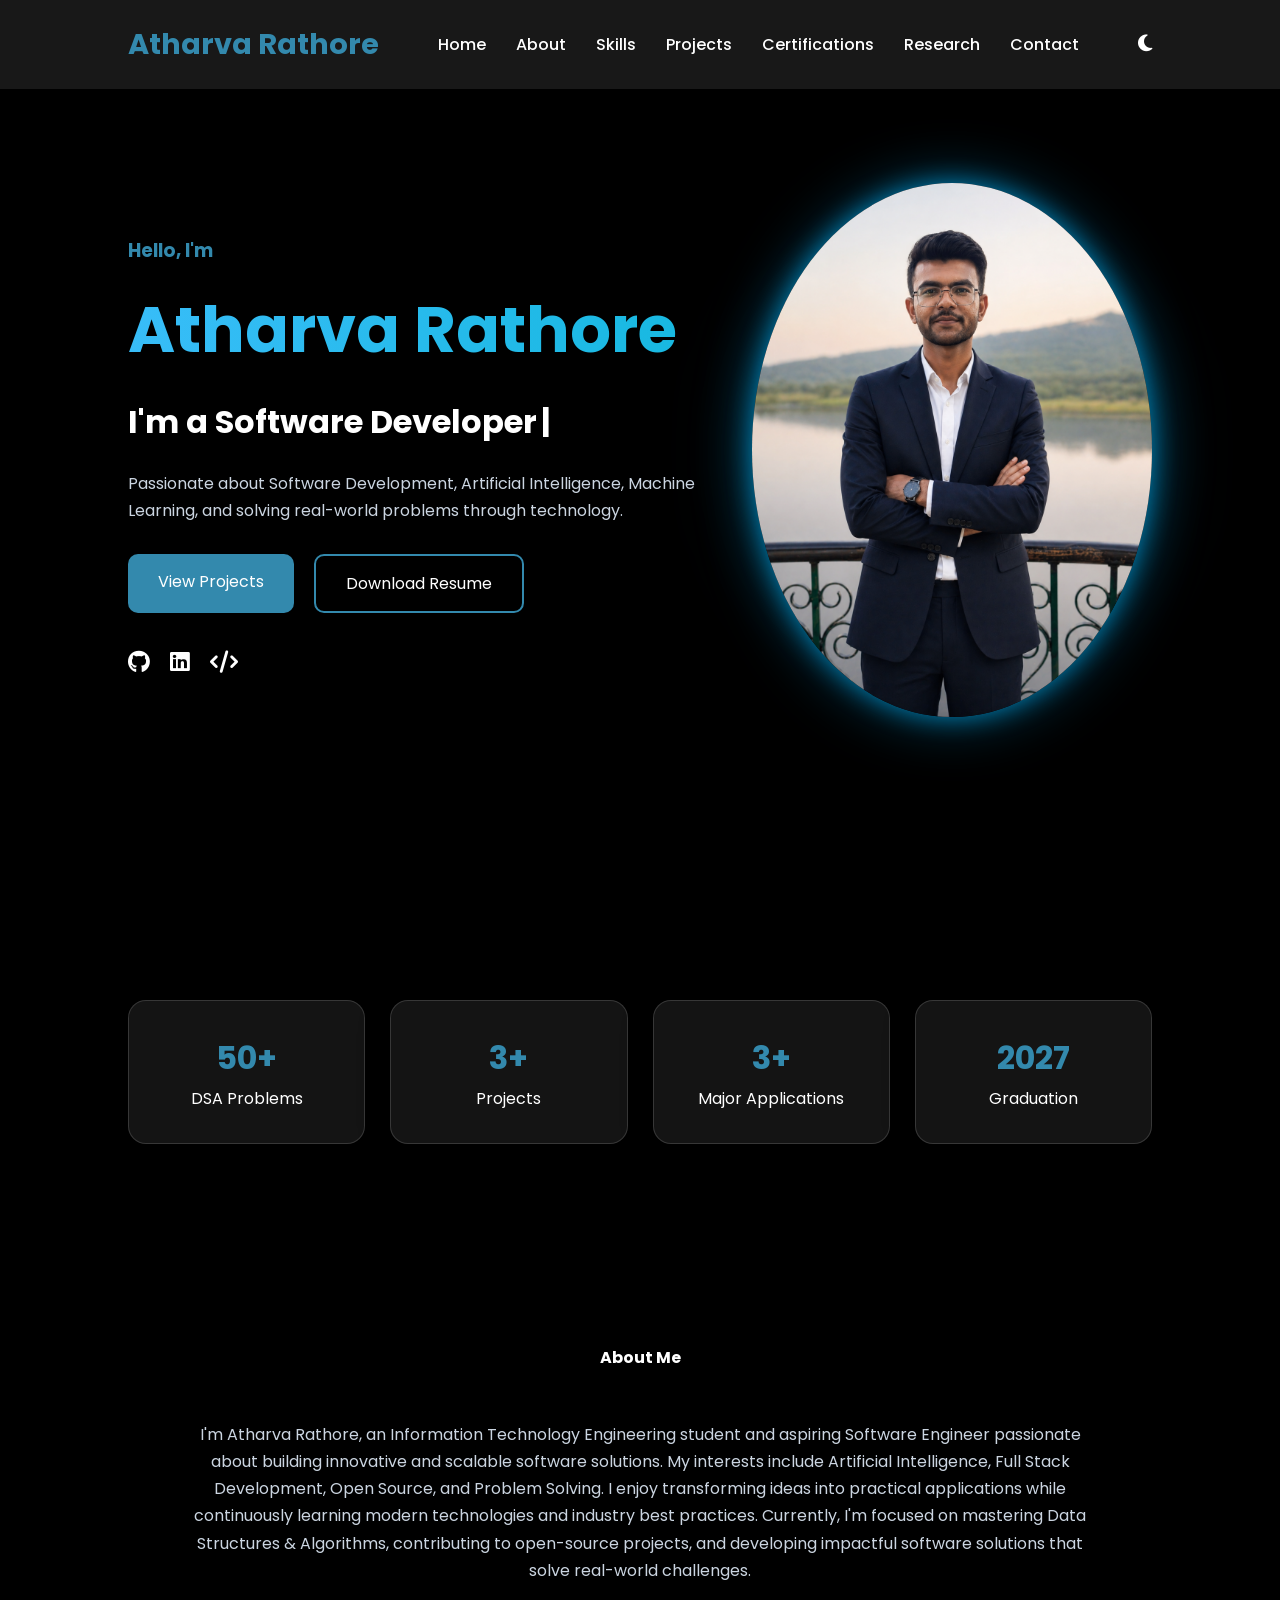
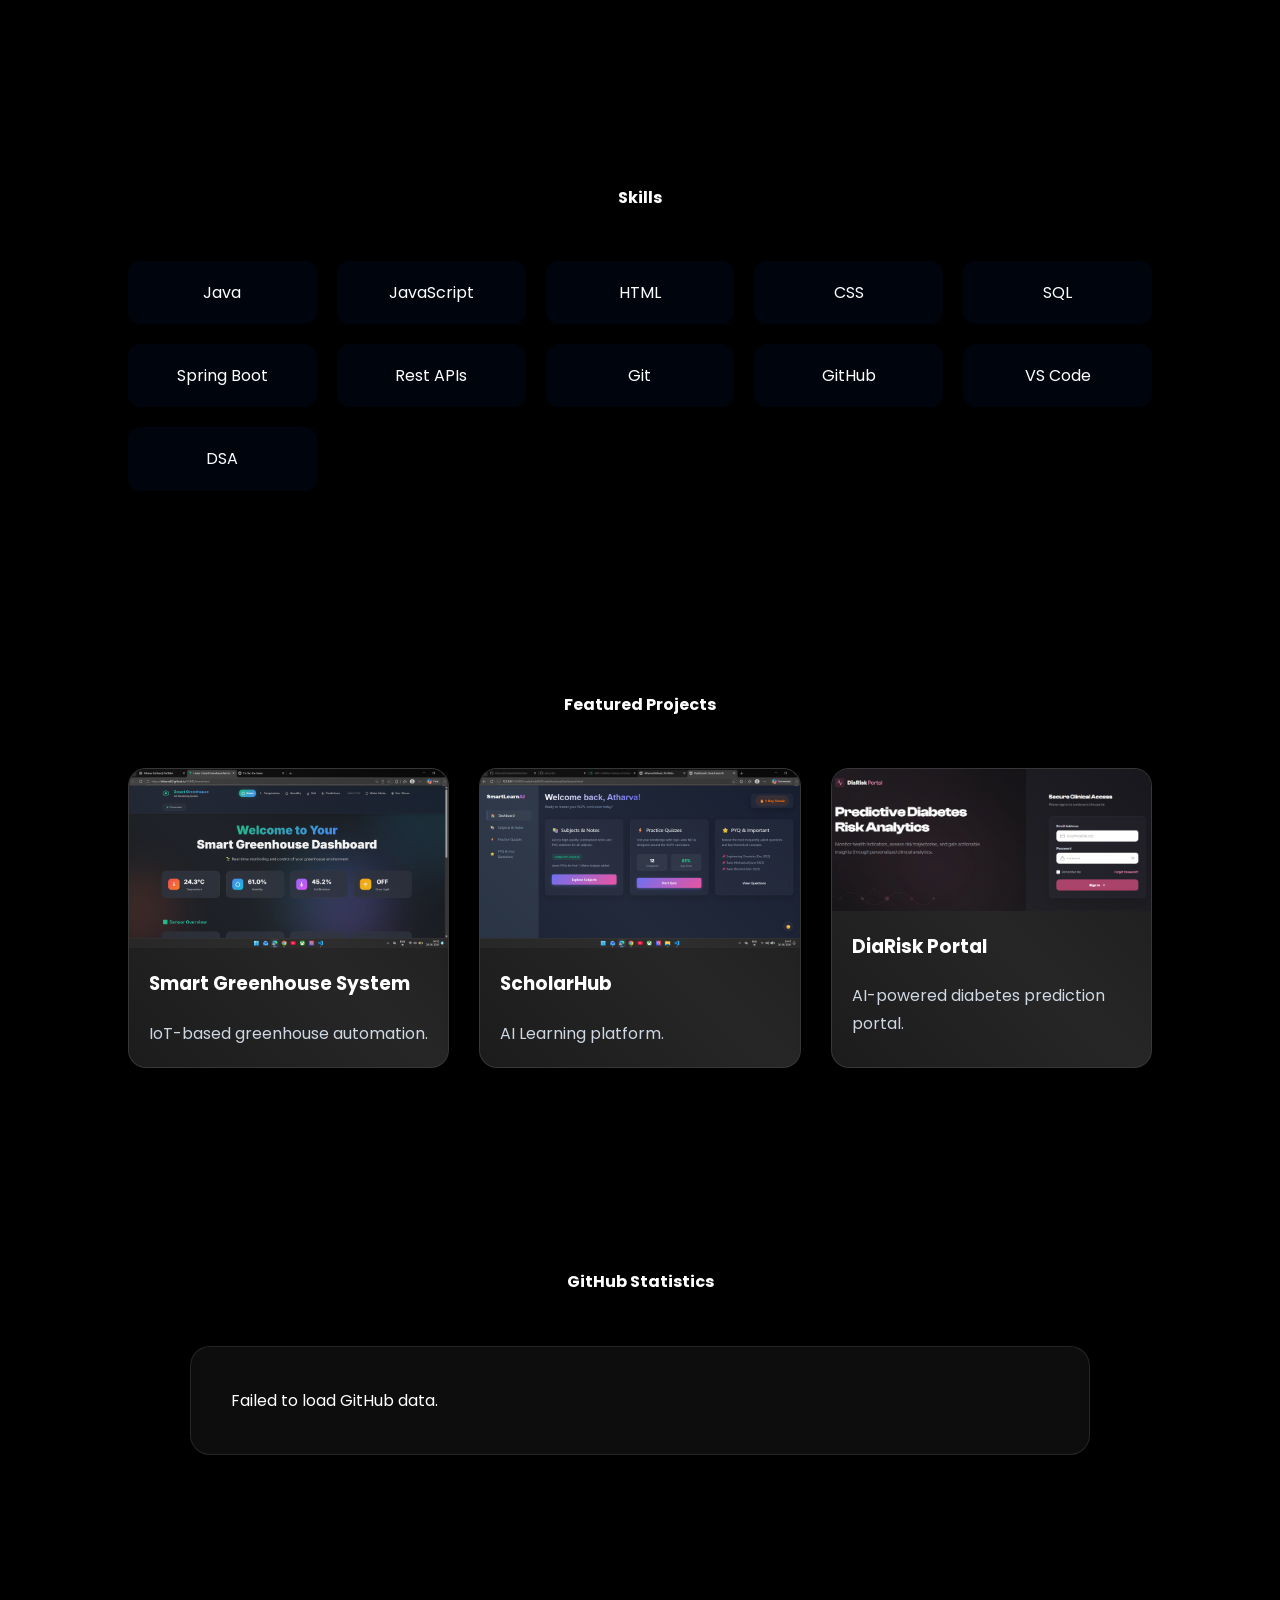
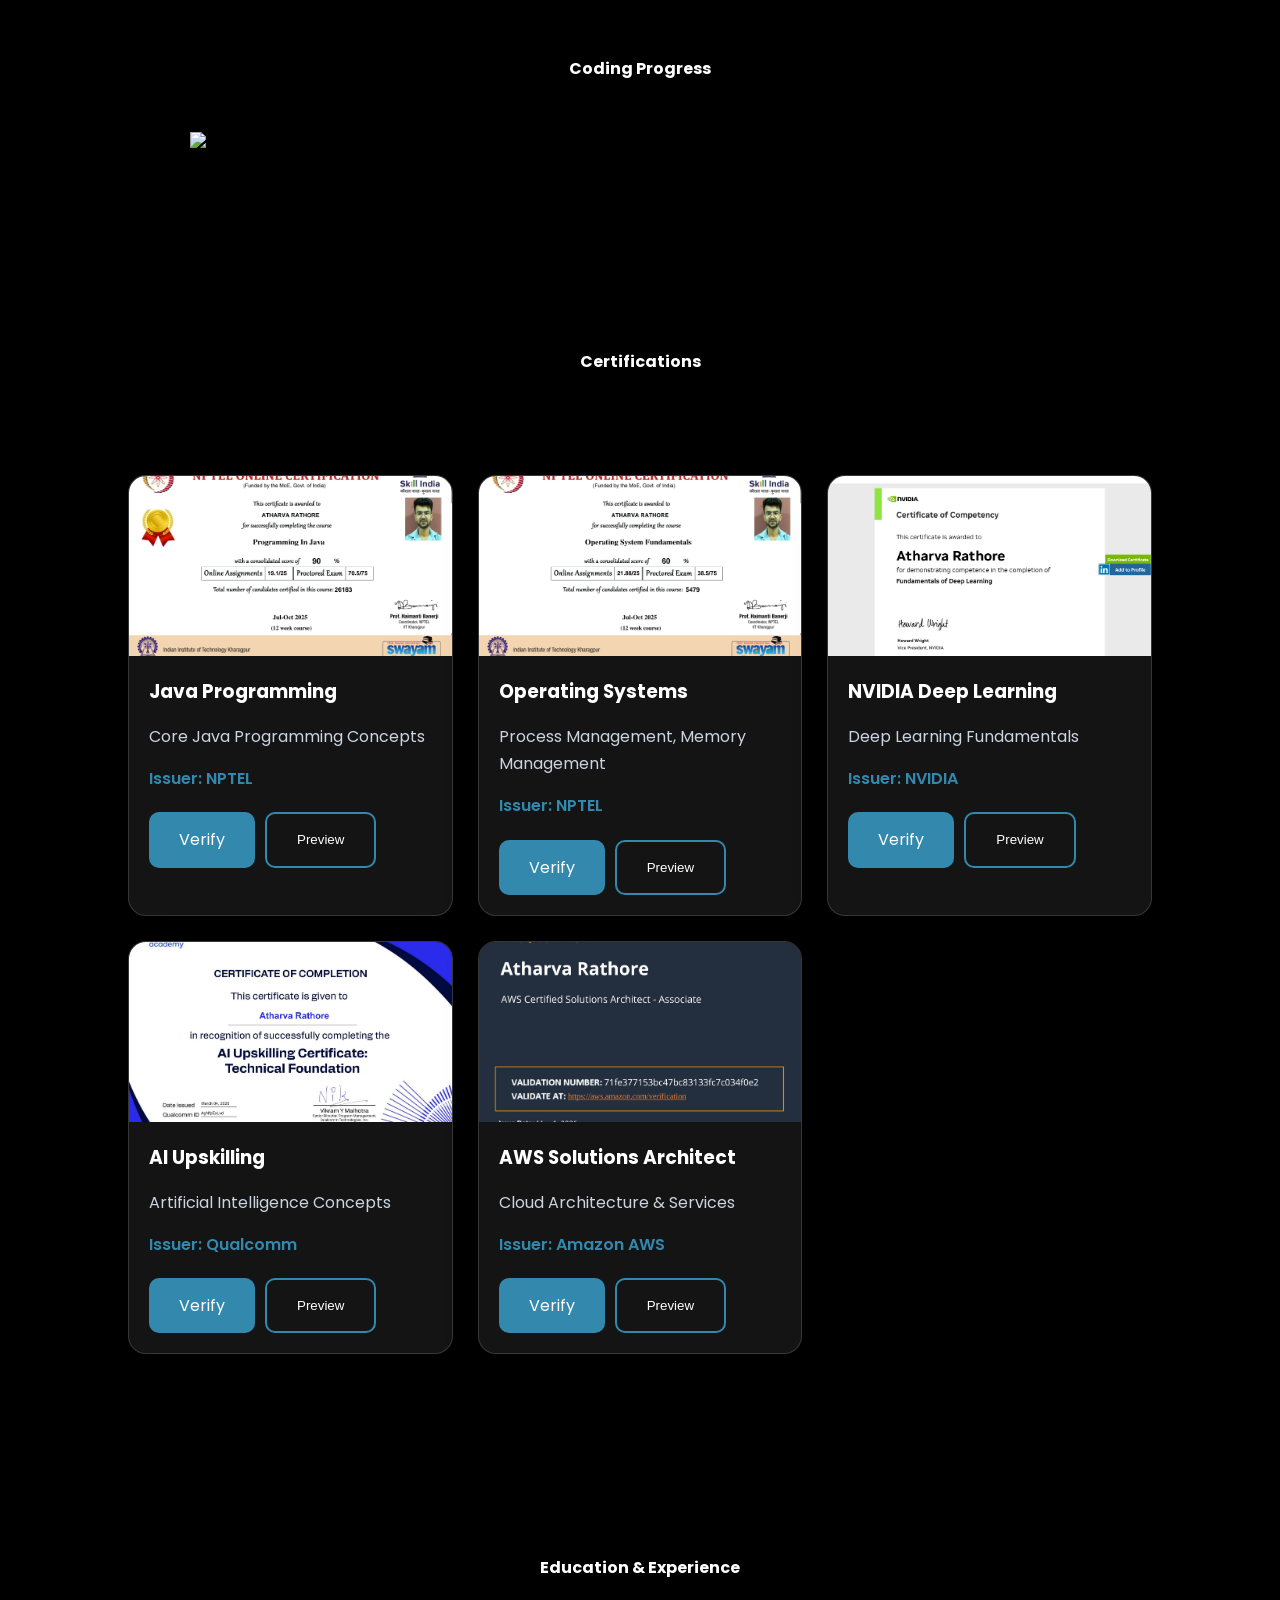
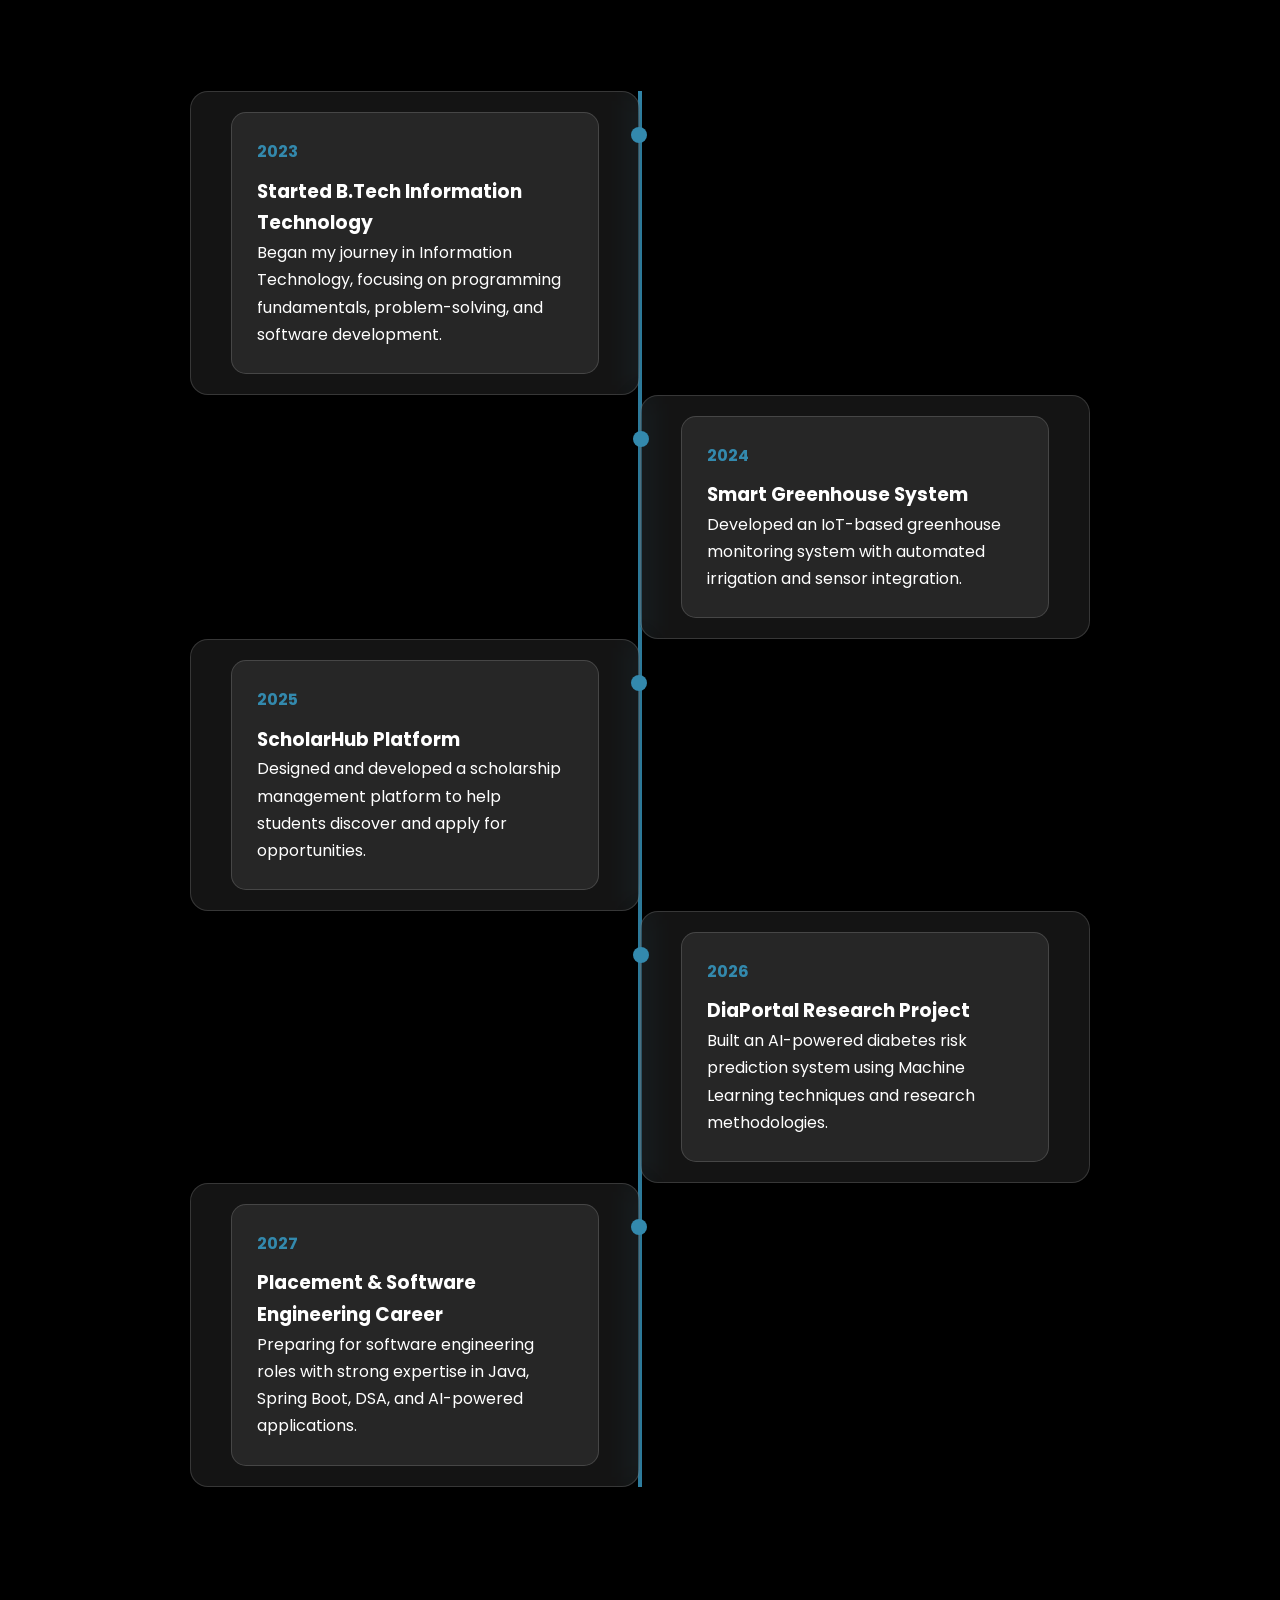
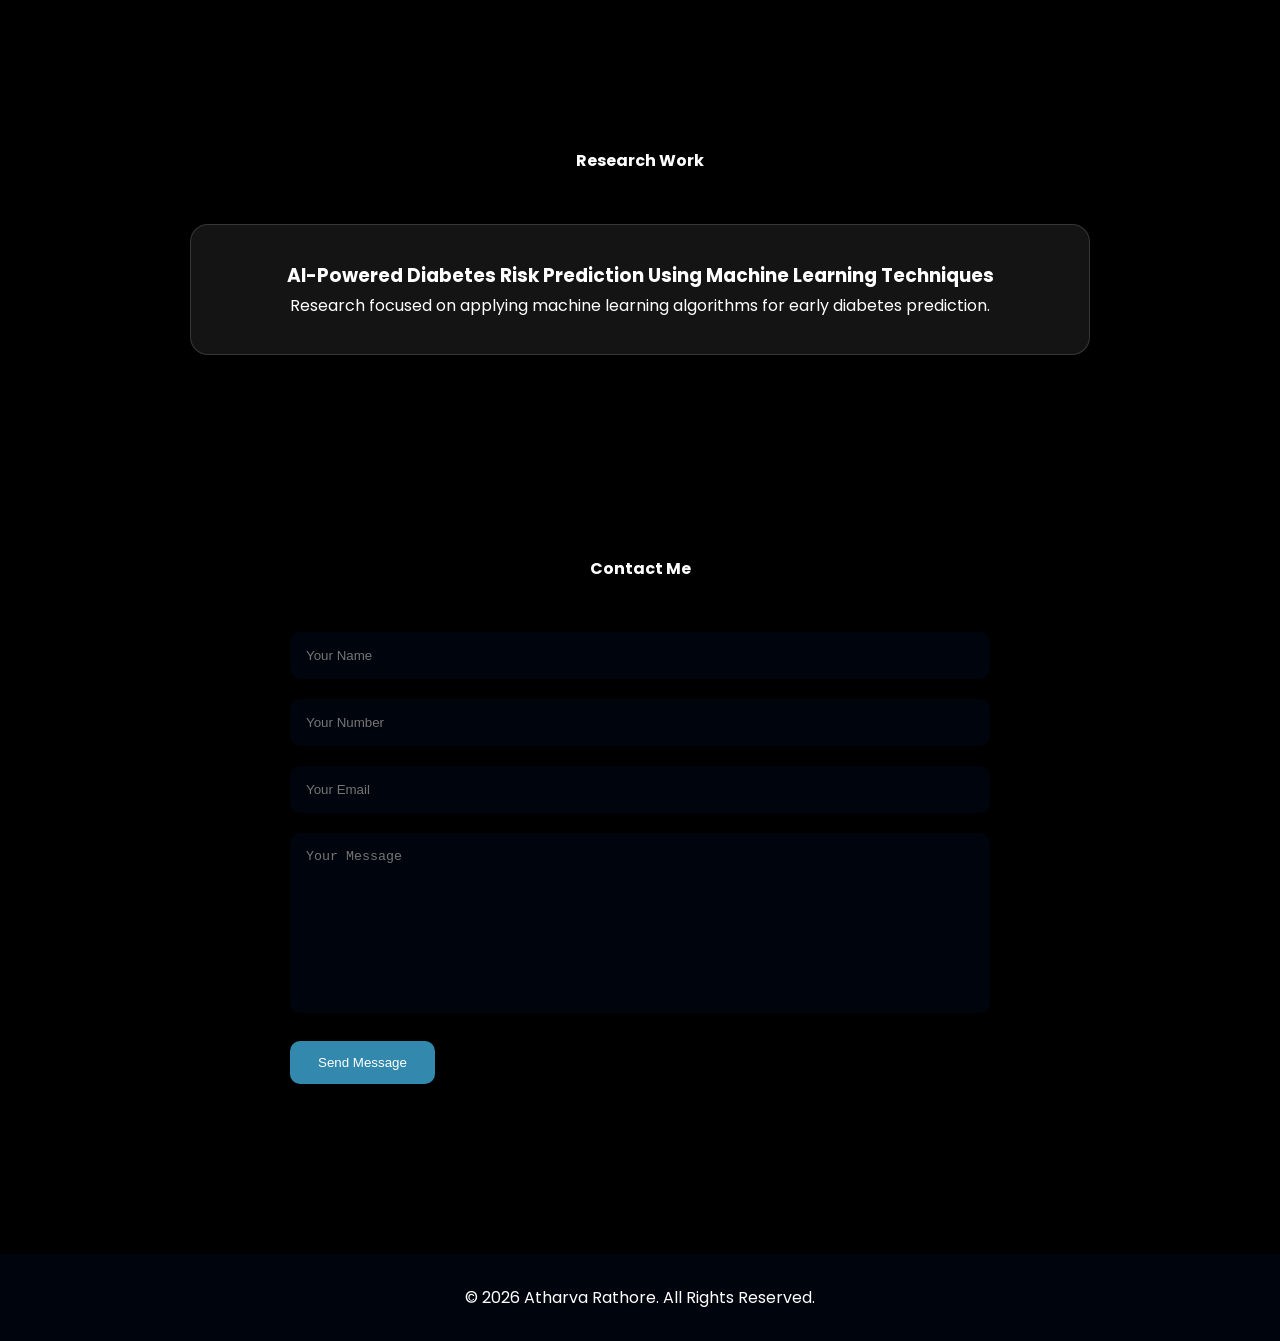
==== commit a7a0f142: "Updated mail configuration" ====
--- a/frontend/index.html
+++ b/frontend/index.html
@@ -40,204 +40,123 @@
             <p id="modalTech"></p>
             <div class="modal-buttons">
                 <a id="modalGithub" target="_blank" class="btn">
-
                     GitHub
-
                 </a>
-
                 <a id="modalDemo" target="_blank" class="btn btn-outline">
-
                     Live Demo
-
                 </a>
-
-            </div>
-
-        </div>
-
+            </div>
+        </div>
     </div>
 
     <!-- NAVBAR -->
-
     <header>
-
         <nav class="navbar">
-
             <div class="logo">
                 Atharva Rathore
             </div>
-
             <ul class="nav-links">
-
                 <li><a href="#home">Home</a></li>
-
                 <li><a href="#about">About</a></li>
-
                 <li><a href="#skills">Skills</a></li>
-
                 <li><a href="#projects">Projects</a></li>
-
                 <li><a href="#certifications">Certifications</a></li>
-
                 <li><a href="#research">Research</a></li>
-
                 <li><a href="#contact">Contact</a></li>
-
             </ul>
-
             <div class="nav-actions">
-
                 <button id="themeToggle">
                     <i class="fa-solid fa-moon"></i>
                 </button>
-
                 <div class="hamburger">
-
                     <span></span>
                     <span></span>
                     <span></span>
-
-                </div>
-
-            </div>
-
+                </div>
+            </div>
         </nav>
-
     </header>
-
     <!-- HERO -->
-
     <section id="home" class="hero">
-
         <div class="hero-left">
-
             <h3>Hello, I'm</h3>
-
             <h1>Atharva Rathore</h1>
-
             <h2>
                 I'm a
                 <span id="typing"></span>
             </h2>
-
             <p>
-
                 Passionate about Software Development,
                 Artificial Intelligence, Machine Learning,
                 and solving real-world problems through technology.
-
             </p>
-
             <div class="hero-buttons">
-
                 <a href="#projects" class="btn">
                     View Projects
                 </a>
-
                 <a href="assets/RESUME_ATHARVA_RATHORE.pdf" class="btn btn-outline"
                     download="assets/RESUME_ATHARVA_RATHORE.pdf">
-
                     Download Resume
-
                 </a>
-
-            </div>
-
+            </div>
             <div class="social-links">
-
                 <a href="https://github.com/athxrva03">
                     <i class="fab fa-github"></i>
                 </a>
-
                 <a href="https://www.linkedin.com/in/atharva-rathore-9135362a2/">
                     <i class="fab fa-linkedin"></i>
                 </a>
-
                 <a href="https://leetcode.com/u/athxrva03/">
                     <i class="fas fa-code"></i>
                 </a>
-
-            </div>
-
-        </div>
-
+            </div>
+        </div>
         <div class="hero-right">
-
             <img src="assets/image.png" alt="Profile Image">
-
-        </div>
-
+        </div>
     </section>
 
     <!-- ACHIEVEMENT COUNTERS -->
-
     <section class="stats">
-
         <div class="stat-card">
-
-            <h2>20+</h2>
-
+            <h2>50+</h2>
             <p>DSA Problems</p>
-
-        </div>
-
+        </div>
         <div class="stat-card">
-
             <h2>3+</h2>
-
             <p>Projects</p>
-
-        </div>
-
+        </div>
         <div class="stat-card">
-
             <h2>3+</h2>
-
             <p>Major Applications</p>
-
-        </div>
-
+        </div>
         <div class="stat-card">
-
             <h2>2027</h2>
-
             <p>Graduation</p>
-
-        </div>
-
+        </div>
     </section>
 
     <!-- ABOUT -->
-
     <section id="about" data-aos="fade-up">
-
         <h2 class="section-title">
             About Me
         </h2>
-
         <p>
-
             I'm Atharva Rathore, an Information Technology Engineering student and aspiring Software Engineer passionate
             about building innovative and scalable software solutions. My interests include Artificial Intelligence,
             Full Stack Development, Open Source, and Problem Solving. I enjoy transforming ideas into practical
             applications while continuously learning modern technologies and industry best practices. Currently, I'm
             focused on mastering Data Structures & Algorithms, contributing to open-source projects, and developing
             impactful software solutions that solve real-world challenges.
-
         </p>
-
     </section>
 
     <!-- SKILLS -->
-
     <section id="skills" data-aos="zoom-in">
-
         <h2 class="section-title">
             Skills
         </h2>
-
         <div class="skills-grid">
-
             <div>Java</div>
             <div>JavaScript</div>
             <div>HTML</div>
@@ -249,30 +168,22 @@
             <div>GitHub</div>
             <div>VS Code</div>
             <div>DSA</div>
-
-        </div>
-
+        </div>
     </section>
 
     <!-- PROJECTS -->
-
     <section id="projects" data-aos="fade-up">
-
         <h2 class="section-title">
             Featured Projects
         </h2>
-
         <div class="project-grid">
-
             <div class="project-card" data-title="Smart Greenhouse System"
                 data-description="An IoT-based greenhouse automation system that monitors temperature, humidity, soil moisture, and controls irrigation automatically."
                 data-tech="Arduino, IoT, Sensors, JavaScript" data-github="https://github.com/athxrva03/SGMS.git"
                 data-demo="https://athxrva03.github.io/SGMS/">
 
                 <img src="assets/projects/sgms1.png">
-
                 <h3>Smart Greenhouse System</h3>
-
                 <p>
                     IoT-based greenhouse automation.
                 </p>
--- a/frontend/css/style.css
+++ b/frontend/css/style.css
@@ -96,7 +96,7 @@
 
     text-align: center;
 
-    font-size: 2.5rem;
+    font-size: 100%;
 
     margin-bottom: 50px;
 
